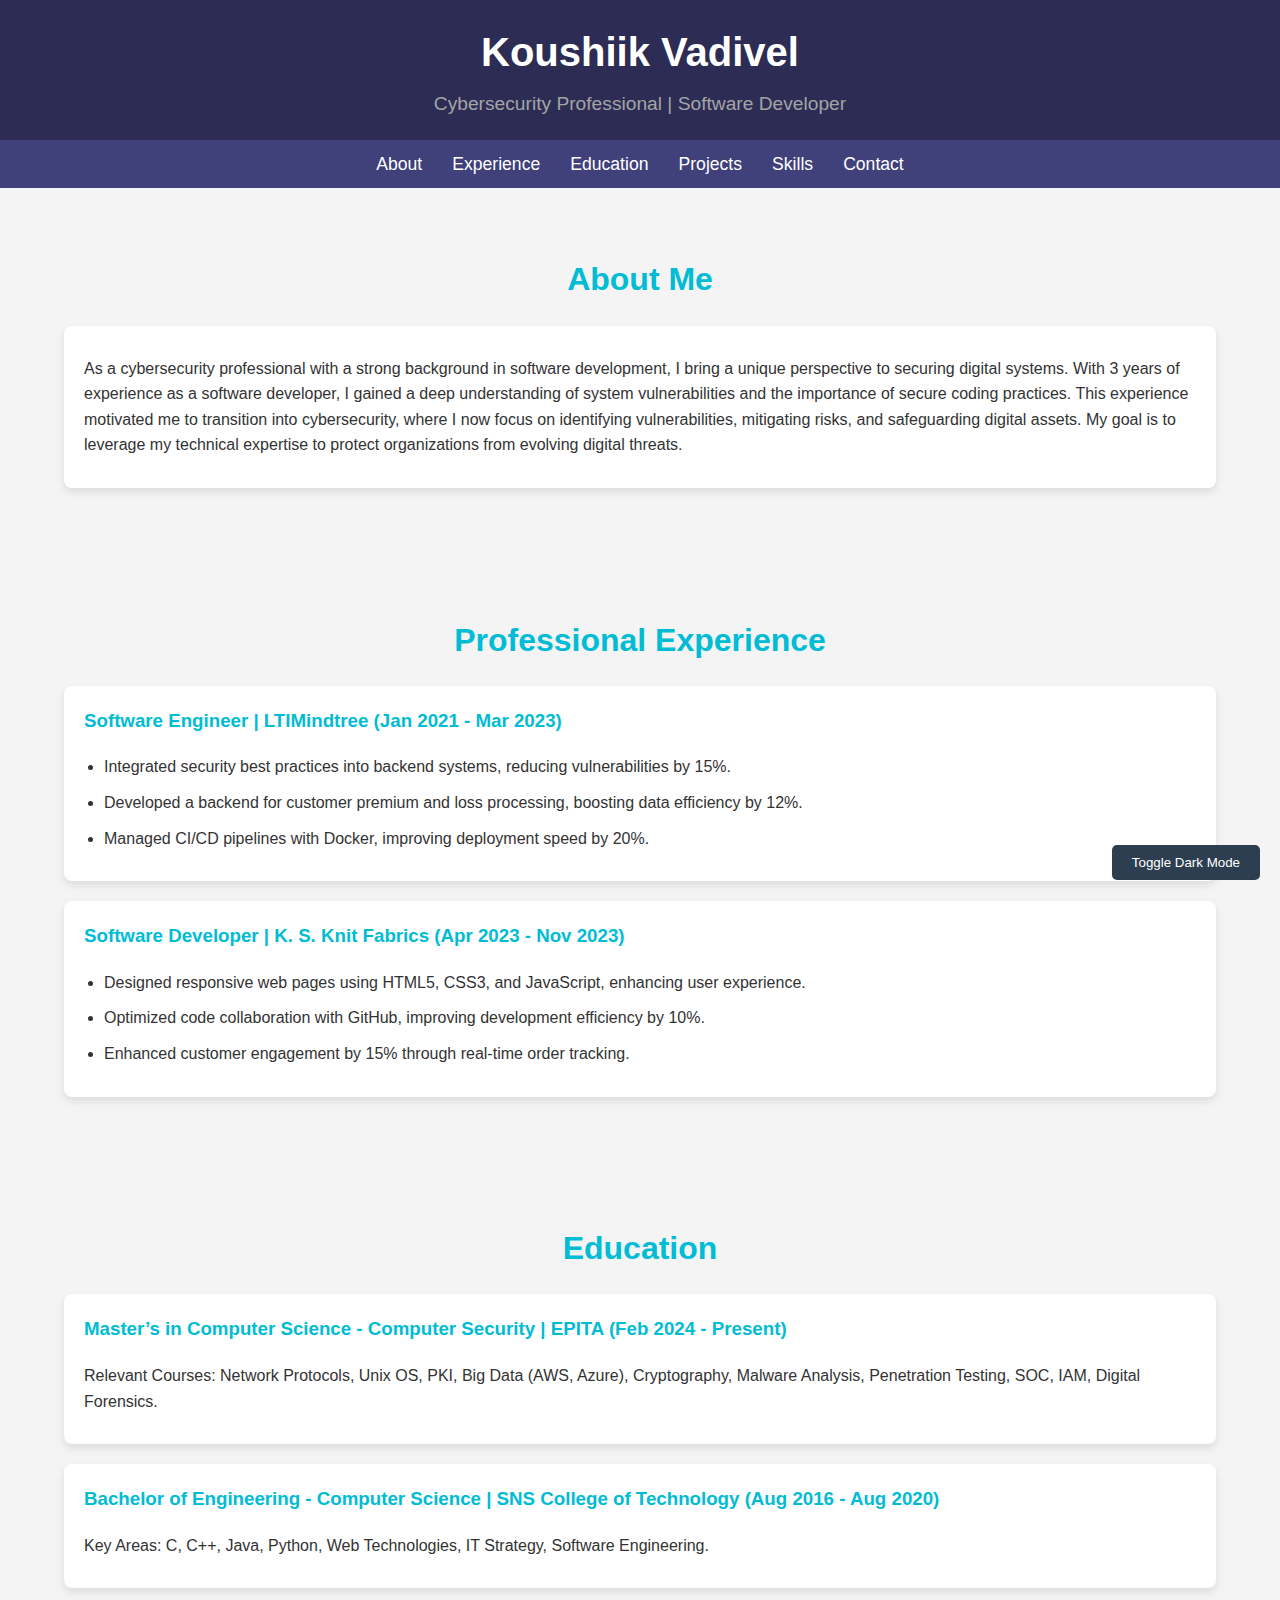
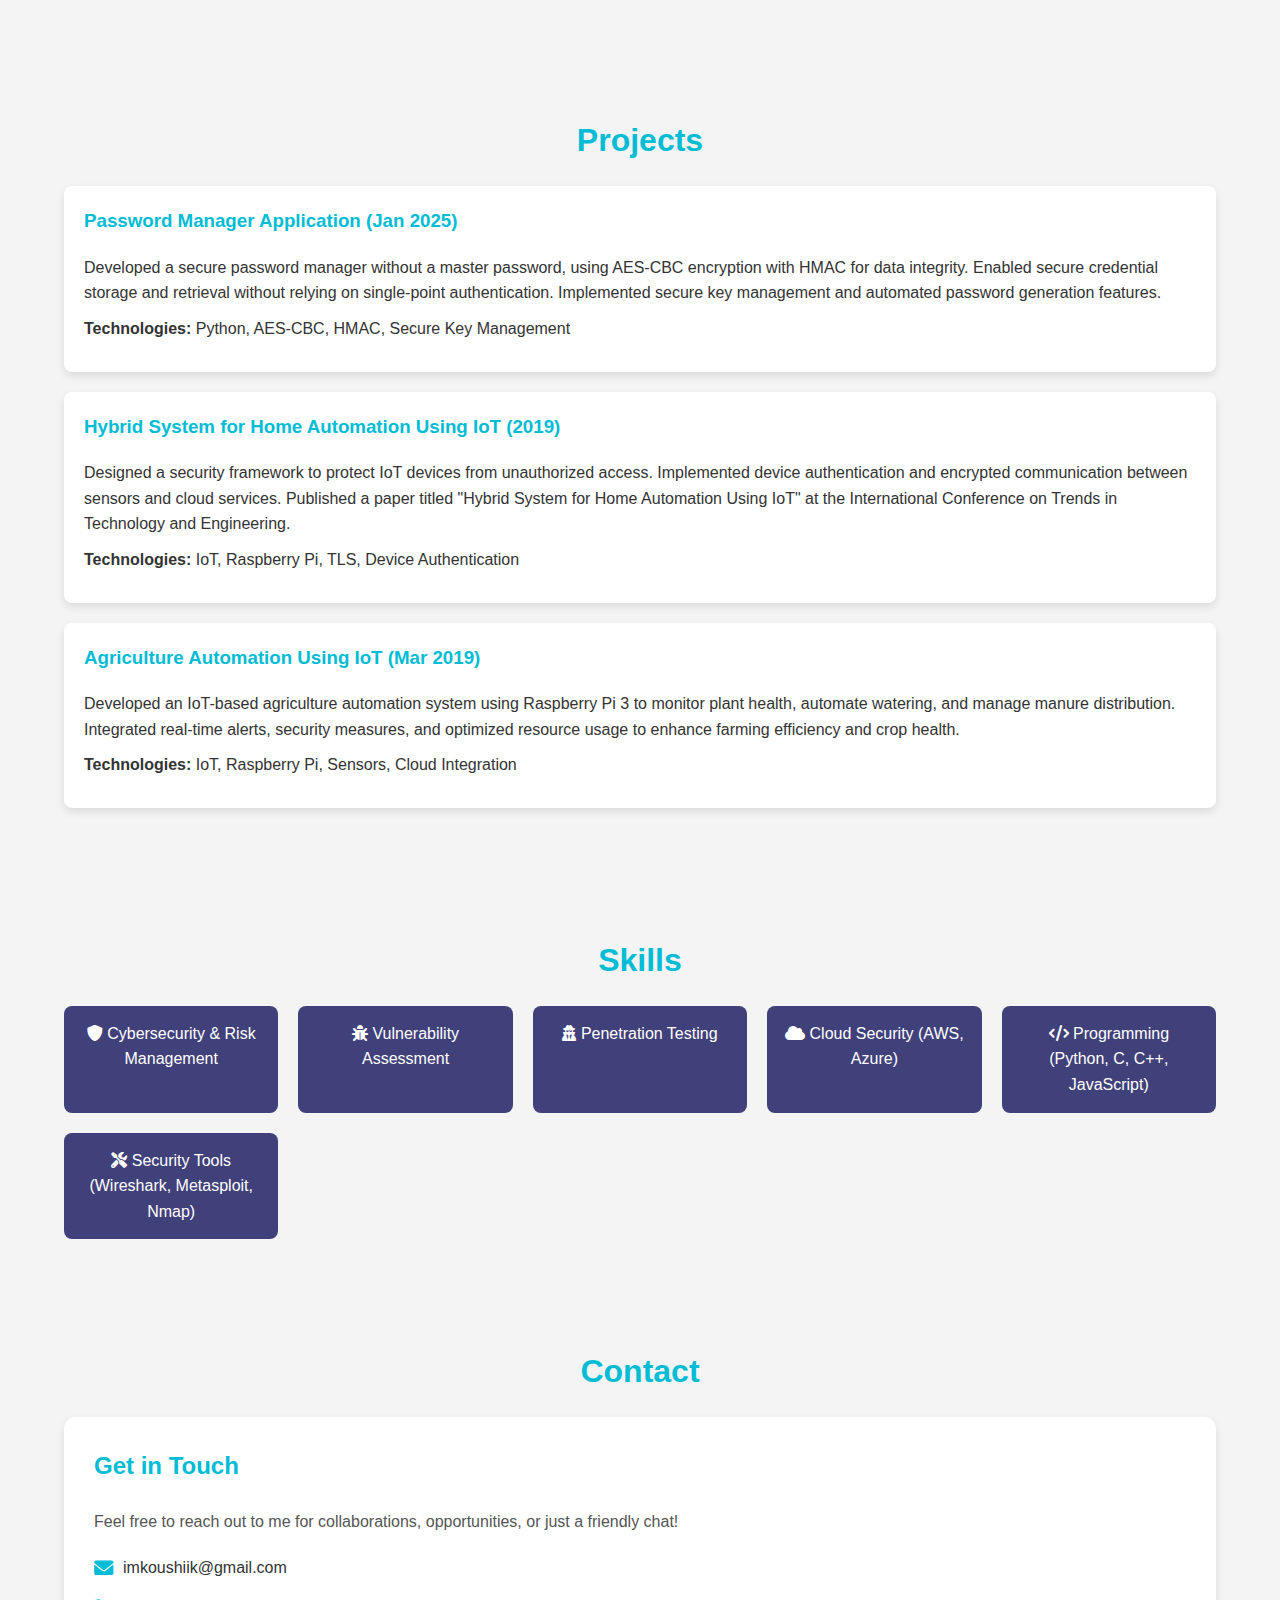
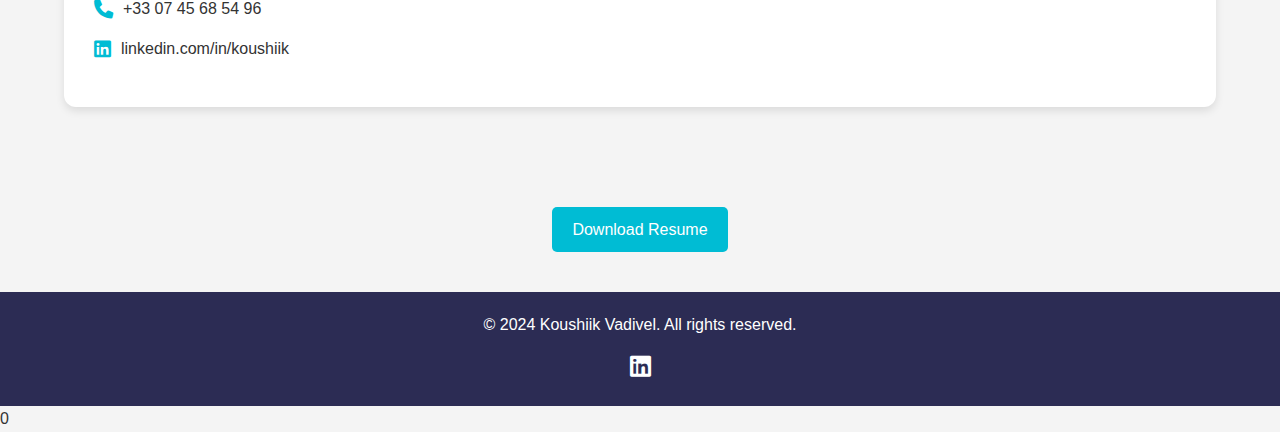
==== index.html @ 4b2407cc "Basic Version" ====
<!DOCTYPE html>
<html lang="en">
<head>
    <link rel="stylesheet" href="styles.css">
    <link rel="stylesheet" href="https://cdnjs.cloudflare.com/ajax/libs/font-awesome/6.0.0-beta3/css/all.min.css">
    <meta charset="UTF-8">
    <meta name="viewport" content="width=device-width, initial-scale=1.0">
    <title>Koushiik Vadivel - Cybersecurity Professional</title>
    <style>
        /* General Styles */
        body {
            font-family: 'Arial', sans-serif;
            margin: 0;
            padding: 0;
            background-color: #f4f4f4; /* Light background */
            color: #333; /* Dark text for light background */
            line-height: 1.6;
        }

        a {
            color: #00bcd4;
            text-decoration: none;
        }

        a:hover {
            color: #0097a7;
        }

        .container {
            width: 90%;
            max-width: 1200px;
            margin: 0 auto;
        }

        /* Header */
        header {
            background: #2c2c54;
            padding: 20px 0;
            text-align: center;
        }

        header h1 {
            margin: 0;
            font-size: 2.5rem;
            color: #fff;
        }

        header p {
            margin: 5px 0 0;
            font-size: 1.2rem;
            color: #a4a4a4;
        }

        /* Navigation */
        nav {
            display: flex;
            justify-content: center;
            background: #40407a;
            padding: 10px 0;
        }

        nav a {
            margin: 0 15px;
            font-size: 1.1rem;
            color: #fff;
        }

        /* Sections */
        section {
            padding: 40px 0;
        }

        section h2 {
            font-size: 2rem;
            margin-bottom: 20px;
            color: #00bcd4;
            text-align: center;
        }

        .card {
            background: #fff;
            padding: 20px;
            margin: 20px 0;
            border-radius: 8px;
            box-shadow: 0 4px 8px rgba(0, 0, 0, 0.1);
            color: #333;
        }

        .card h3 {
            margin-top: 0;
            color: #00bcd4;
        }

        .card p {
            margin: 10px 0;
        }

        .skills-grid {
            display: grid;
            grid-template-columns: repeat(auto-fit, minmax(200px, 1fr));
            gap: 20px;
        }

        .skill {
            background: #40407a;
            padding: 15px;
            border-radius: 8px;
            text-align: center;
            color: #fff;
        }

        /* Buttons */
        .button-container {
            display: flex;
            justify-content: center;
            gap: 20px;
            margin-top: 20px;
        }

        .button {
            background: #00bcd4;
            color: #fff;
            padding: 10px 20px;
            border-radius: 5px;
            text-align: center;
            transition: background 0.3s ease;
            cursor: pointer;
        }

        .button:hover {
            background: #017686;
        }

        /* Footer */
        footer {
            background: #2c2c54;
            padding: 20px 0;
            text-align: center;
            color: #fff;
        }

        footer p {
            margin: 0;
        }

        /* Animations */
        @keyframes fadeIn {
            from { opacity: 0; }
            to { opacity: 1; }
        }

        .fade-in {
            animation: fadeIn 1s ease-in;
        }
    </style>
</head>
<body>
    <!-- Header -->
    <header class="fade-in">
        <div class="container">
            <h1>Koushiik Vadivel</h1>
            <p>Cybersecurity Professional | Software Developer</p>
        </div>
    </header>

    <!-- Navigation -->
    <nav class="fade-in">
        <a href="#about">About</a>
        <a href="#experience">Experience</a>
        <a href="#education">Education</a>
        <a href="#projects">Projects</a>
        <a href="#skills">Skills</a>
        <a href="#contact">Contact</a>
    </nav>

    <!-- About Section -->
    <section id="about" class="fade-in">
        <div class="container">
            <h2>About Me</h2>
            <div class="card">
                <p>
                    As a cybersecurity professional with a strong background in software development, I bring a unique perspective to securing digital systems. With 3 years of experience as a software developer, I gained a deep understanding of system vulnerabilities and the importance of secure coding practices. This experience motivated me to transition into cybersecurity, where I now focus on identifying vulnerabilities, mitigating risks, and safeguarding digital assets. My goal is to leverage my technical expertise to protect organizations from evolving digital threats.
                </p>
            </div>
        </div>
    </section>

    <!-- Experience Section -->
    <section id="experience" class="fade-in">
        <div class="container">
            <h2>Professional Experience</h2>
            <div class="card">
                <h3>Software Engineer | LTIMindtree (Jan 2021 - Mar 2023)</h3>
                <ul>
                    <li>Integrated security best practices into backend systems, reducing vulnerabilities by 15%.</li>
                    <li>Developed a backend for customer premium and loss processing, boosting data efficiency by 12%.</li>
                    <li>Managed CI/CD pipelines with Docker, improving deployment speed by 20%.</li>
                </ul>
            </div>
            <div class="card">
                <h3>Software Developer | K. S. Knit Fabrics (Apr 2023 - Nov 2023)</h3>
                <ul>
                    <li>Designed responsive web pages using HTML5, CSS3, and JavaScript, enhancing user experience.</li>
                    <li>Optimized code collaboration with GitHub, improving development efficiency by 10%.</li>
                    <li>Enhanced customer engagement by 15% through real-time order tracking.</li>
                </ul>
            </div>
        </div>
    </section>

    <!-- Education Section -->
    <section id="education" class="fade-in">
        <div class="container">
            <h2>Education</h2>
            <div class="card">
                <h3>Master’s in Computer Science - Computer Security | EPITA (Feb 2024 - Present)</h3>
                <p>Relevant Courses: Network Protocols, Unix OS, PKI, Big Data (AWS, Azure), Cryptography, Malware Analysis, Penetration Testing, SOC, IAM, Digital Forensics.</p>
            </div>
            <div class="card">
                <h3>Bachelor of Engineering - Computer Science | SNS College of Technology (Aug 2016 - Aug 2020)</h3>
                <p>Key Areas: C, C++, Java, Python, Web Technologies, IT Strategy, Software Engineering.</p>
            </div>
        </div>
    </section>

    <!-- Projects Section -->
    <section id="projects" class="fade-in">
        <div class="container">
            <h2>Projects</h2>
            <div class="card">
                <h3>Password Manager Application (Jan 2025)</h3>
                <p>
                    Developed a secure password manager without a master password, using AES-CBC encryption with HMAC for data integrity. Enabled secure credential storage and retrieval without relying on single-point authentication. Implemented secure key management and automated password generation features.
                </p>
                <p><strong>Technologies:</strong> Python, AES-CBC, HMAC, Secure Key Management</p>
            </div>
            <div class="card">
                <h3>Hybrid System for Home Automation Using IoT (2019)</h3>
                <p>
                    Designed a security framework to protect IoT devices from unauthorized access. Implemented device authentication and encrypted communication between sensors and cloud services. Published a paper titled "Hybrid System for Home Automation Using IoT" at the International Conference on Trends in Technology and Engineering.
                </p>
                <p><strong>Technologies:</strong> IoT, Raspberry Pi, TLS, Device Authentication</p>
            </div>
            <div class="card">
                <h3>Agriculture Automation Using IoT (Mar 2019)</h3>
                <p>
                    Developed an IoT-based agriculture automation system using Raspberry Pi 3 to monitor plant health, automate watering, and manage manure distribution. Integrated real-time alerts, security measures, and optimized resource usage to enhance farming efficiency and crop health.
                </p>
                <p><strong>Technologies:</strong> IoT, Raspberry Pi, Sensors, Cloud Integration</p>
            </div>
        </div>
    </section>

    <!-- Skills Section -->
    <section id="skills" class="fade-in">
        <div class="container">
            <h2>Skills</h2>
            <div class="skills-grid">
                <div class="skill">
                    <i class="fas fa-shield-alt"></i>
                    <span>Cybersecurity & Risk Management</span>
                </div>
                <div class="skill">
                    <i class="fas fa-bug"></i>
                    <span>Vulnerability Assessment</span>
                </div>
                <div class="skill">
                    <i class="fas fa-user-secret"></i>
                    <span>Penetration Testing</span>
                </div>
                <div class="skill">
                    <i class="fas fa-cloud"></i>
                    <span>Cloud Security (AWS, Azure)</span>
                </div>
                <div class="skill">
                    <i class="fas fa-code"></i>
                    <span>Programming (Python, C, C++, JavaScript)</span>
                </div>
                <div class="skill">
                    <i class="fas fa-tools"></i>
                    <span>Security Tools (Wireshark, Metasploit, Nmap)</span>
                </div>
            </div>
        </div>
    </section>

    <!-- Contact Section -->
    <section id="contact" class="fade-in">
        <div class="container">
            <h2>Contact</h2>
            <div class="contact-container">
                <div class="contact-info">
                    <h3>Get in Touch</h3>
                    <p>Feel free to reach out to me for collaborations, opportunities, or just a friendly chat!</p>
                    <div class="contact-details">
                        <div class="contact-item">
                            <i class="fas fa-envelope"></i>
                            <p><a href="mailto:imkoushiik@gmail.com?subject=Contact%20from%20Your%20Website&body=Hello%20Koushiik,%0A%0AI%20came%20across%20your%20website%20and%20wanted%20to%20reach%20out.">imkoushiik@gmail.com</a></p>
                        </div>
                        <div class="contact-item">
                            <i class="fas fa-phone"></i>
                            <p><a href="tel:+330745685496">+33 07 45 68 54 96</a></p>
                        </div>
                        <div class="contact-item">
                            <i class="fab fa-linkedin"></i>
                            <p><a href="https://linkedin.com/in/koushiik" target="_blank">linkedin.com/in/koushiik</a></p>
                        </div>
                    </div>
                </div>
            </div>
        </div>
    </section>

    <!-- Buttons for Get in Touch and Download Resume -->
    <section class="fade-in">
        <div class="container">
            <div class="button-container">
                <!-- <a href="contact.html" class="button">Get in Touch</a> -->
                <a href="https://drive.google.com/uc?export=download&id=1feDUv8l7M9o0wm-Ir4c6167Wqhl7pJ5U" download class="button">Download Resume</a>
            </div>
        </div>
    </section>

    <!-- Footer -->
    <footer class="fade-in">
        <div class="container">
            <p>&copy; 2024 Koushiik Vadivel. All rights reserved.</p>
            <div class="social-icons">
                <a href="https://linkedin.com/in/iamkoushiik" target="_blank"><i class="fab fa-linkedin"></i></a>
            </div>
        </div>
    </footer>

    <script>
        // Add smooth scrolling to navigation links
        document.querySelectorAll('nav a').forEach(anchor => {
            anchor.addEventListener('click', function(e) {
                e.preventDefault();
                document.querySelector(this.getAttribute('href')).scrollIntoView({
                    behavior: 'smooth'
                });
            });
        });

        // Add fade-in animation on scroll
        const sections = document.querySelectorAll('section');
        const options = {
            threshold: 0.1
        };

        const observer = new IntersectionObserver((entries, observer) => {
            entries.forEach(entry => {
                if (entry.isIntersecting) {
                    entry.target.classList.add('fade-in');
                    observer.unobserve(entry.target);
                }
            });
        }, options);

        sections.forEach(section => {
            observer.observe(section);
        });
    </script>
    <script src="script.js"></script>
</body>
</html>0
---- styles.css ----
/* General Styles */
body {
    font-family: 'Arial', sans-serif;
    margin: 0;
    padding: 0;
    background-color: #f4f4f4; /* Light background */
    color: #333; /* Dark text for light background */
    line-height: 1.6;
}

a {
    color: #00bcd4;
    text-decoration: none;
}

a:hover {
    color: #0097a7;
}

.container {
    width: 90%;
    max-width: 1200px;
    margin: 0 auto;
}

/* Header */
header {
    background: #2c2c54;
    padding: 20px 0;
    text-align: center;
}

header h1 {
    margin: 0;
    font-size: 2.5rem;
    color: #fff;
}

header p {
    margin: 5px 0 0;
    font-size: 1.2rem;
    color: #a4a4a4;
}

/* Navigation */

nav {
    position: sticky;
    top: 0;
    z-index: 1000;
}

nav {
    display: flex;
    justify-content: center;
    background: #40407a;
    padding: 10px 0;
}

nav a {
    margin: 0 15px;
    font-size: 1.1rem;
    color: #fff;
}

.contact-item a {
    color: #333;
    text-decoration: none;
    transition: color 0.3s ease;
}

.contact-item a:hover {
    color: #00bcd4;
}

/* Sections */
section {
    padding: 40px 0;
}

section h2 {
    font-size: 2rem;
    margin-bottom: 20px;
    color: #00bcd4;
    text-align: center;
}

.card {
    background: #fff;
    padding: 20px;
    margin: 20px 0;
    border-radius: 8px;
    box-shadow: 0 4px 8px rgba(0, 0, 0, 0.1);
    color: #333;
}

.card h3 {
    margin-top: 0;
    color: #00bcd4;
}

.card p {
    margin: 10px 0;
}

.card ul {
    margin: 10px 0;
    padding-left: 20px;
}

.card ul li {
    margin-bottom: 10px;
}
.card:hover {
    transform: translateY(-5px);
    box-shadow: 0 8px 16px rgba(0, 0, 0, 0.2);
    transition: transform 0.3s ease, box-shadow 0.3s ease;
}

/* Skills Grid */
.skills-grid {
    display: grid;
    grid-template-columns: repeat(auto-fit, minmax(200px, 1fr));
    gap: 20px;
}

.skill {
    background: #40407a;
    padding: 15px;
    border-radius: 8px;
    text-align: center;
    color: #fff;
}

/* Contact Section */
.contact-container {
    display: flex;
    gap: 40px;
    margin-top: 20px;
}

.contact-info, .contact-form {
    flex: 1;
    background: #fff;
    padding: 30px;
    border-radius: 12px;
    box-shadow: 0 4px 8px rgba(0, 0, 0, 0.1);
}

.contact-info h3, .contact-form h3 {
    margin-top: 0;
    color: #00bcd4;
    font-size: 1.5rem;
}

.contact-info p {
    margin: 10px 0;
    color: #555;
}

.contact-details {
    margin-top: 20px;
}

.contact-item {
    display: flex;
    align-items: center;
    margin-bottom: 15px;
}

.contact-item i {
    font-size: 1.2rem;
    color: #00bcd4;
    margin-right: 10px;
}

.contact-item p {
    margin: 0;
    color: #333;
}

.contact-item a {
    color: #333;
    text-decoration: none;
}

.contact-item a:hover {
    color: #00bcd4;
}

/* Contact Form */
.contact-form .form-group {
    margin-bottom: 20px;
}

.contact-form input,
.contact-form textarea {
    width: 100%;
    padding: 12px;
    border: 2px solid #ddd;
    border-radius: 8px;
    background: #f9f9f9;
    color: #333;
    font-size: 1rem;
    transition: border-color 0.3s ease;
}

.contact-form input:focus,
.contact-form textarea:focus {
    border-color: #00bcd4;
    outline: none;
}

.contact-form textarea {
    resize: vertical;
}

.contact-form button[type="submit"] {
    background: #00bcd4;
    color: #fff;
    padding: 12px 24px;
    border: none;
    border-radius: 8px;
    cursor: pointer;
    font-size: 1rem;
    font-weight: bold;
    transition: background 0.3s ease;
    display: flex;
    align-items: center;
    gap: 10px;
}

.contact-form button[type="submit"]:hover {
    background: #0097a7;
}

/* Responsive Design */
@media (max-width: 768px) {
    .contact-container {
        flex-direction: column;
    }
}

/* Buttons */
.button-container {
    display: flex;
    justify-content: center;
    gap: 20px;
    margin-top: 20px;
}

.button {
    background: #00bcd4;
    color: #fff;
    padding: 10px 20px;
    border-radius: 5px;
    text-align: center;
    transition: background 0.3s ease;
    cursor: pointer;
    text-decoration: none;
}

.button:hover {
    background: #0097a7;
}

/* Dark Mode Styles */
.dark-mode .contact-info,
.dark-mode .contact-form {
    background-color: #2c3e50; /* Dark background for contact cards */
    color: #f4f4f4; /* Light text for dark background */
}

.dark-mode .contact-info h3,
.dark-mode .contact-form h3 {
    color: #00bcd4; /* Accent color for headings */
}

.dark-mode .contact-info p,
.dark-mode .contact-item p,
.dark-mode .contact-item a {
    color: #f4f4f4; /* Light text for dark background */
}

.dark-mode .contact-item a:hover {
    color: #00bcd4; /* Accent color on hover */
}

.dark-mode .contact-form input,
.dark-mode .contact-form textarea {
    background-color: #40407a; /* Dark background for input fields */
    color: #f4f4f4; /* Light text for input fields */
    border-color: #555; /* Darker border for input fields */
}

.dark-mode .contact-form input:focus,
.dark-mode .contact-form textarea:focus {
    border-color: #00bcd4; /* Accent color for focused input fields */
}

.dark-mode .contact-form button[type="submit"] {
    background-color: #00bcd4; /* Accent color for the submit button */
    color: #fff; /* Light text for the button */
}

.dark-mode .contact-form button[type="submit"]:hover {
    background-color: #0097a7; /* Darker accent color on hover */
}

/* Contact Form */
#contact-form .card {
    background: #fff;
    padding: 30px;
    border-radius: 12px;
    box-shadow: 0 8px 16px rgba(0, 0, 0, 0.1);
}

#contact-form .form-group {
    margin-bottom: 20px;
}

#contact-form .form-group label {
    display: block;
    margin-bottom: 8px;
    font-weight: bold;
    color: #00bcd4;
}

#contact-form .form-group input,
#contact-form .form-group textarea {
    width: 100%;
    padding: 12px;
    border: 2px solid #ddd;
    border-radius: 8px;
    background: #f9f9f9;
    color: #333;
    font-size: 1rem;
    transition: border-color 0.3s ease;
}

#contact-form .form-group input:focus,
#contact-form .form-group textarea:focus {
    border-color: #00bcd4;
    outline: none;
}

#contact-form button[type="submit"] {
    background: #00bcd4;
    color: #fff;
    padding: 12px 24px;
    border: none;
    border-radius: 8px;
    cursor: pointer;
    font-size: 1rem;
    font-weight: bold;
    transition: background 0.3s ease;
}

#contact-form button[type="submit"]:hover {
    background: #0097a7;
}

/* Footer */
footer {
    background: #2c2c54;
    padding: 20px 0;
    text-align: center;
    color: #fff;
}

footer p {
    margin: 0;
}

/* Animations */
@keyframes fadeIn {
    from { opacity: 0; }
    to { opacity: 1; }
}

.fade-in {
    animation: fadeIn 1s ease-in;
}

/* Dark Mode Styles */
.dark-mode {
    background-color: #1a1a1a;
    color: #f4f4f4;
}

.dark-mode header, .dark-mode footer {
    background-color: #1a1a1a;
}

.dark-mode .card {
    background-color: #2c3e50;
    color: #fff;
}

.dark-mode nav {
    background-color: #1a1a1a;
}

.dark-mode a {
    color: #00bcd4;
}

.dark-mode a:hover {
    color: #0097a7;
}

.dark-mode .form-group input,
.dark-mode .form-group textarea {
    background-color: #2c3e50;
    color: #fff;
}

.dark-mode button[type="submit"] {
    background-color: #00bcd4;
    color: #fff;
}

.dark-mode button[type="submit"]:hover {
    background-color: #0097a7;
}

/* Dark Mode Styles for Buttons */
.dark-mode .button {
    background-color: #00bcd4; /* Accent color for buttons */
    color: #fff; /* Light text for buttons */
}

.dark-mode .button:hover {
    background-color: #2c3e50; /* Darker accent color on hover */
}

.social-icons {
    margin-top: 10px;
}

.social-icons a {
    color: #fff;
    margin: 0 10px;
    font-size: 1.5rem;
    transition: color 0.3s ease;
}

.social-icons a:hover {
    color: #00bcd4;
}
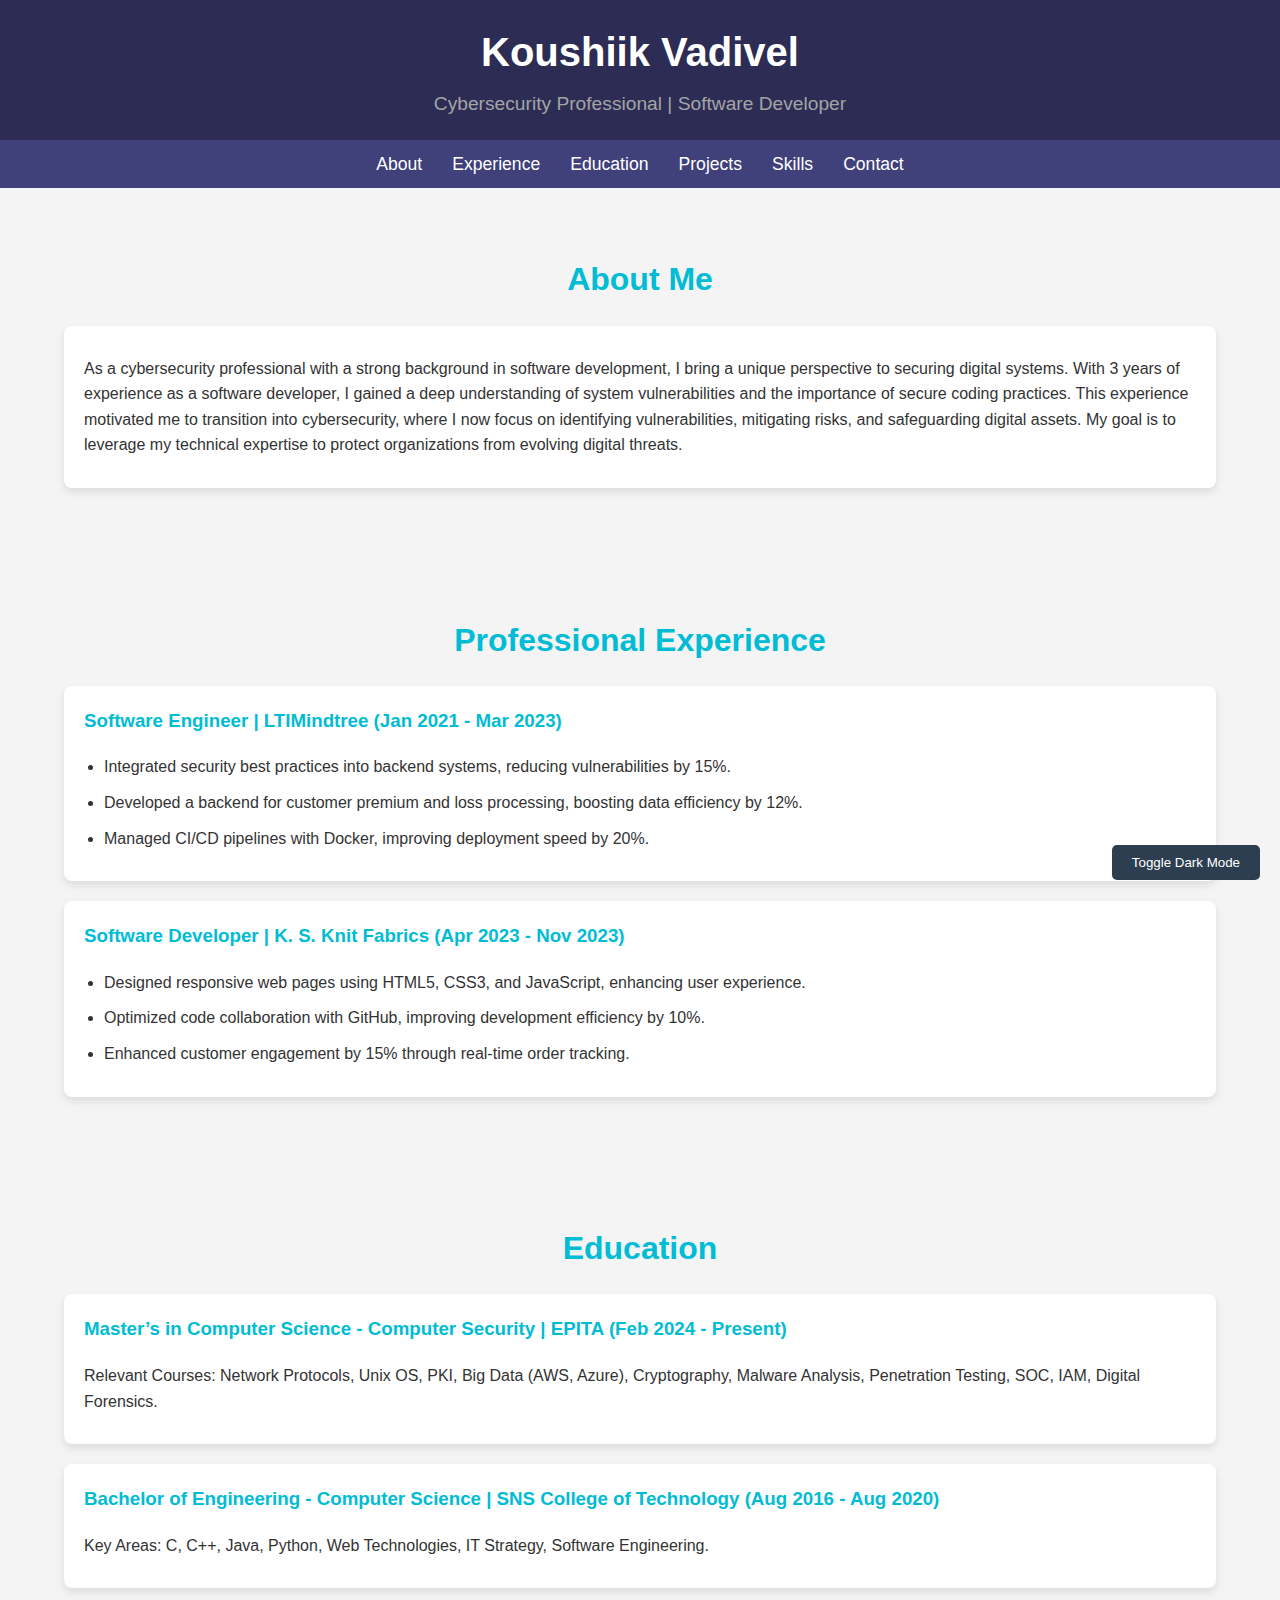
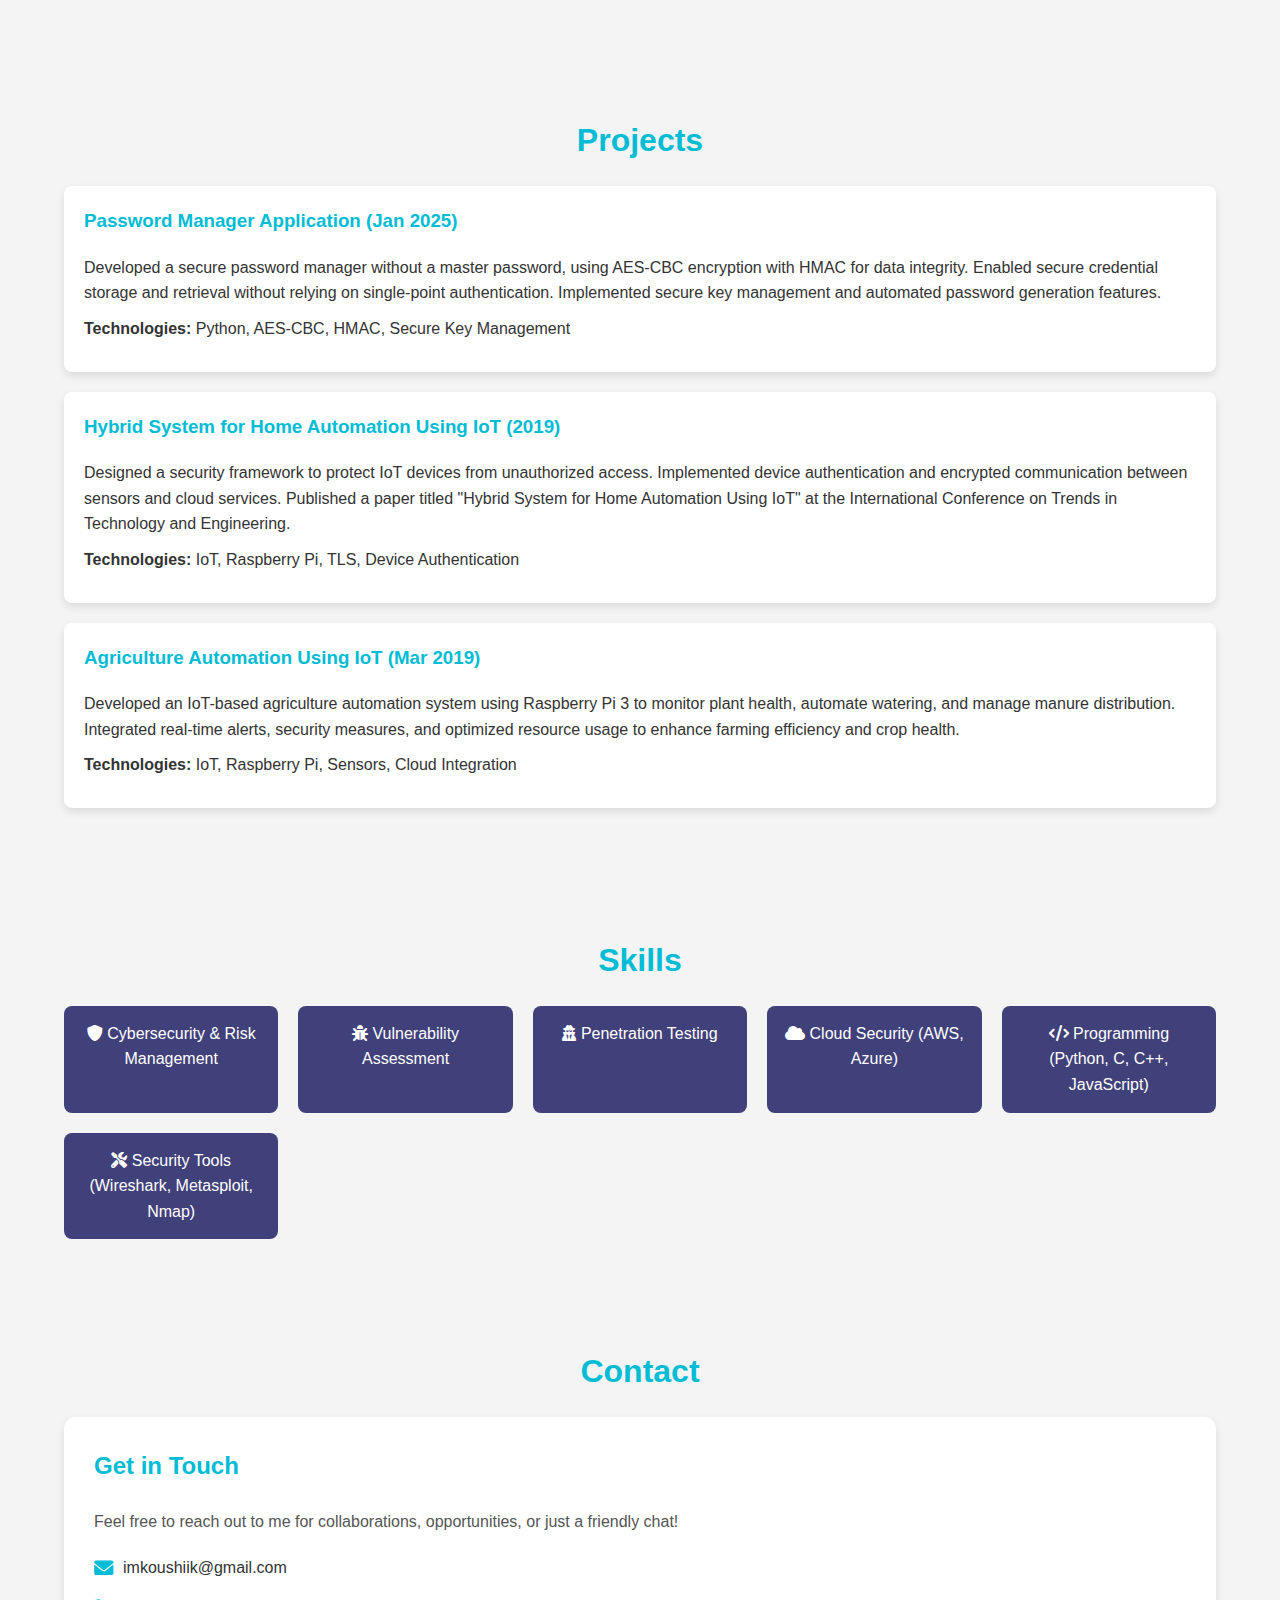
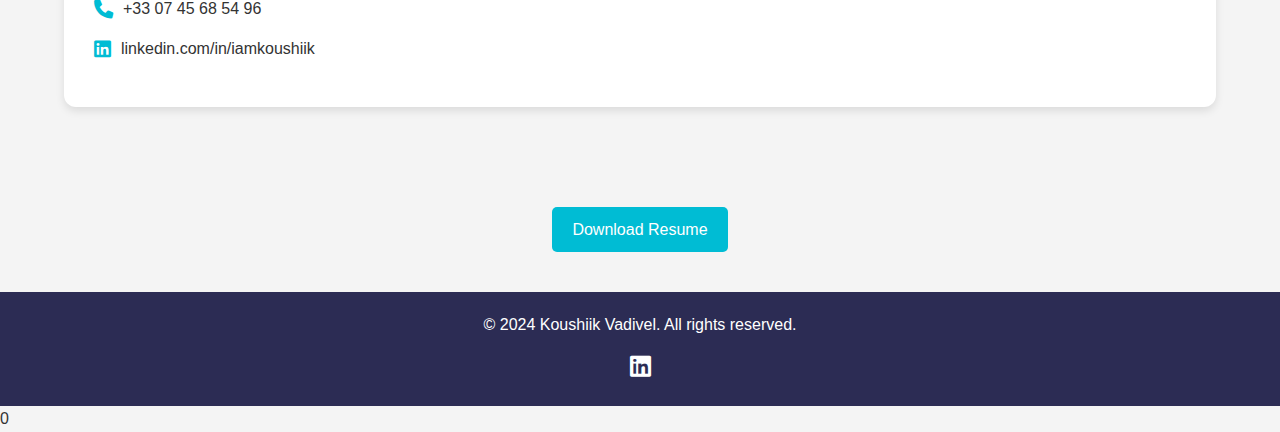
==== commit 7f2e4e20: "Code correction" ====
--- a/index.html
+++ b/index.html
@@ -303,7 +303,7 @@
                         </div>
                         <div class="contact-item">
                             <i class="fab fa-linkedin"></i>
-                            <p><a href="https://linkedin.com/in/koushiik" target="_blank">linkedin.com/in/koushiik</a></p>
+                            <p><a href="https://linkedin.com/in/iamkoushiik" target="_blank">linkedin.com/in/iamkoushiik</a></p>
                         </div>
                     </div>
                 </div>
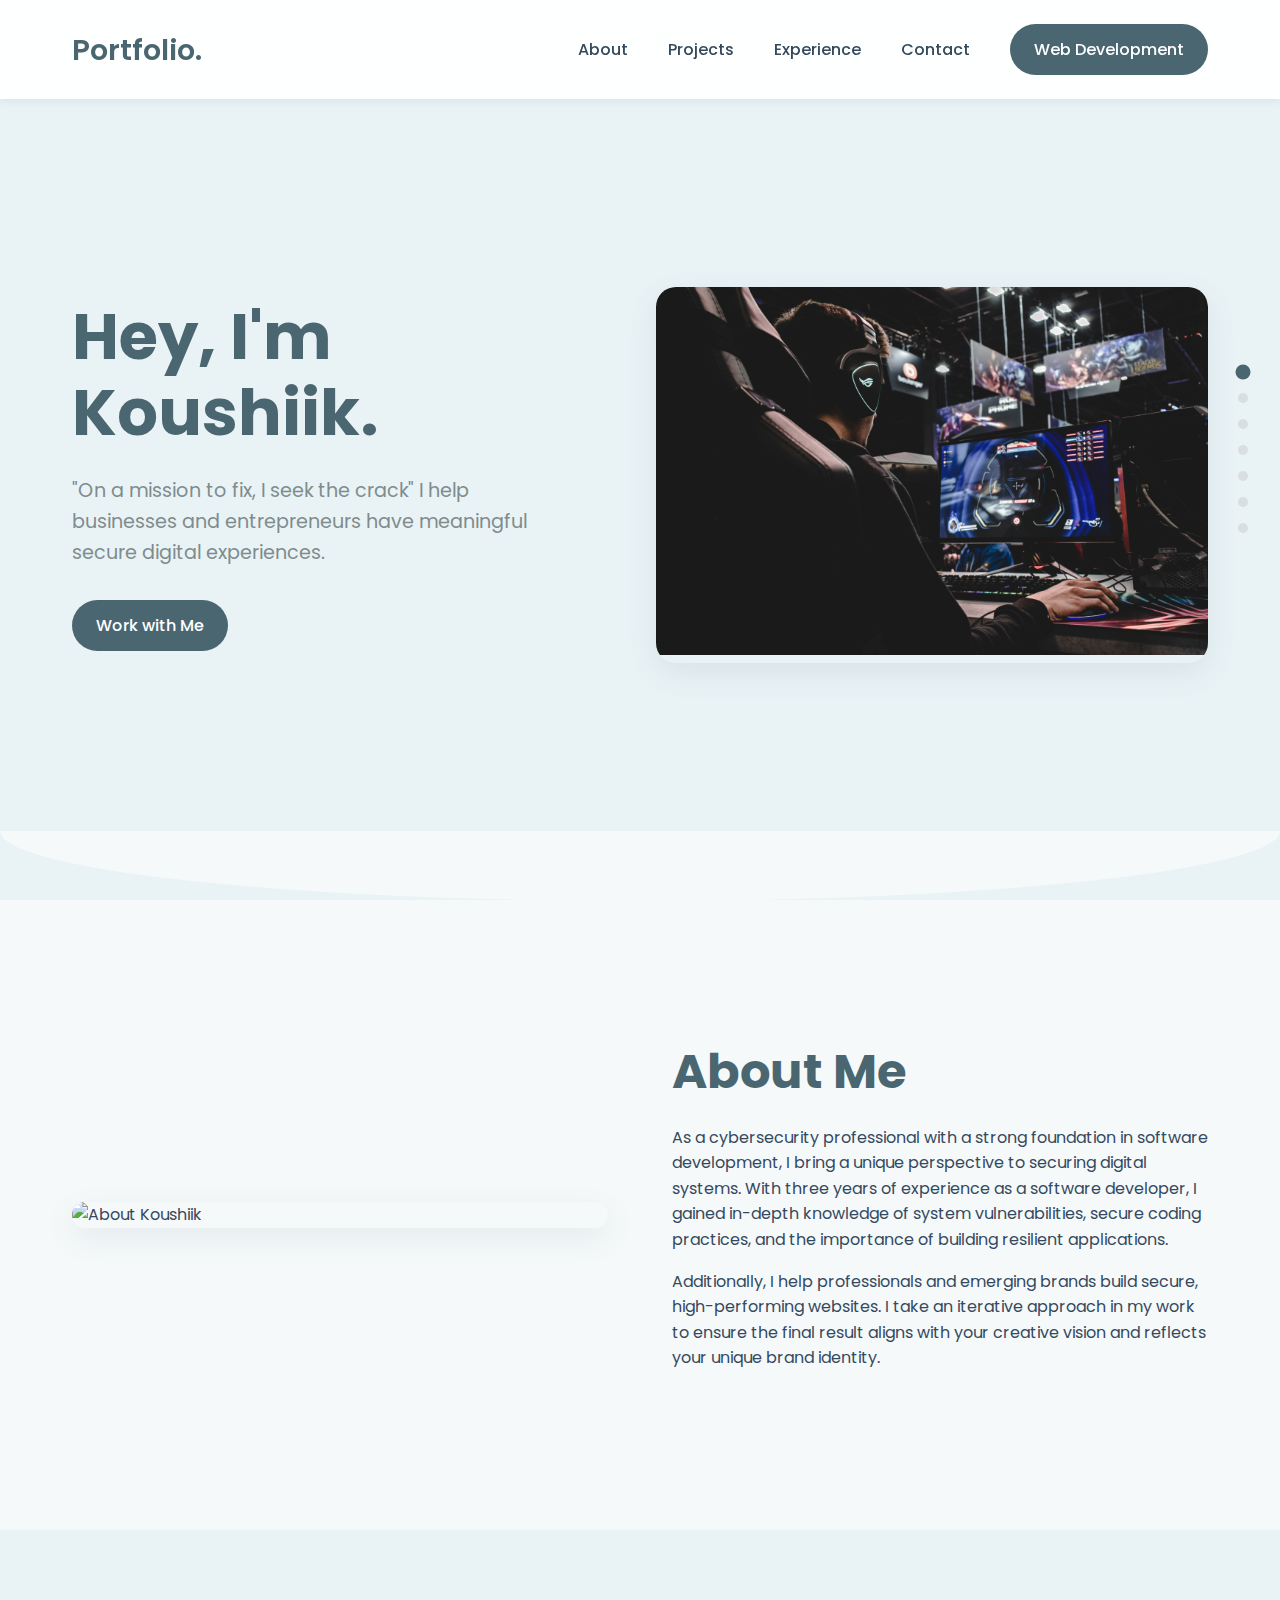
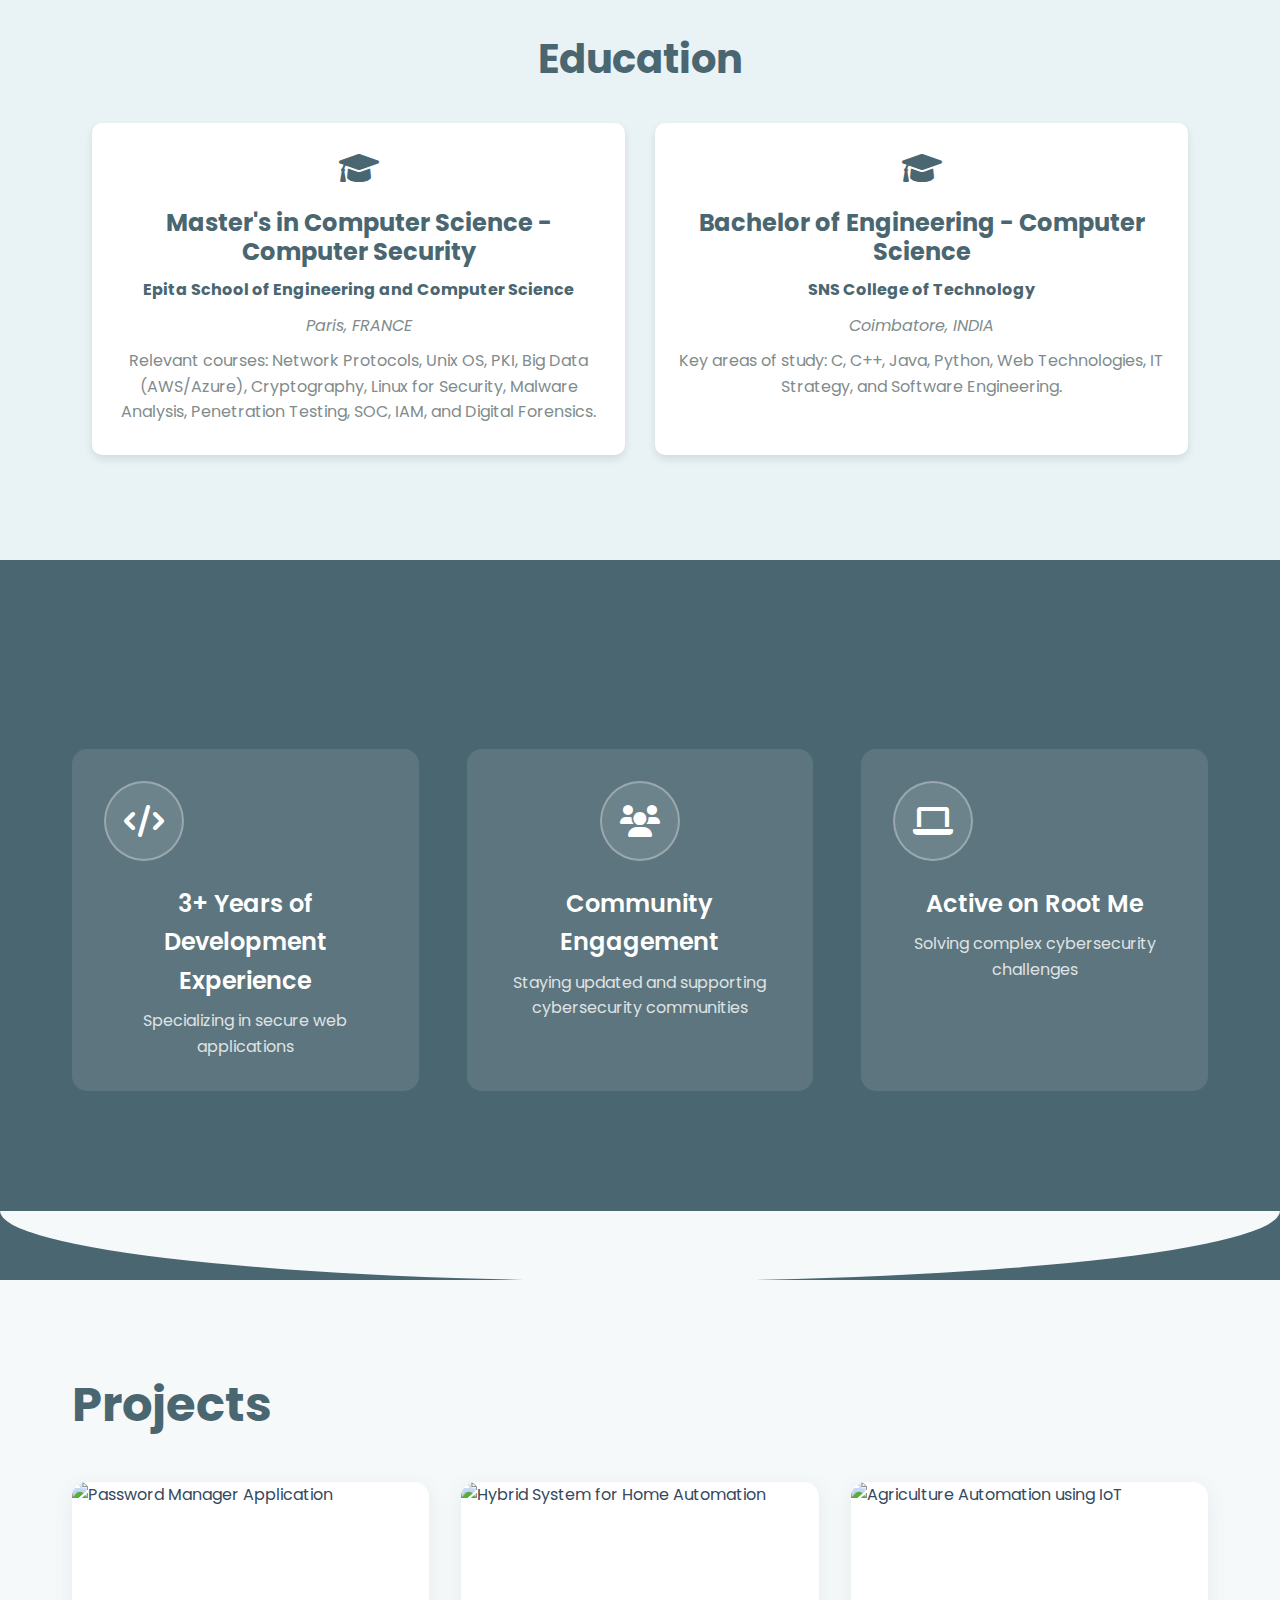
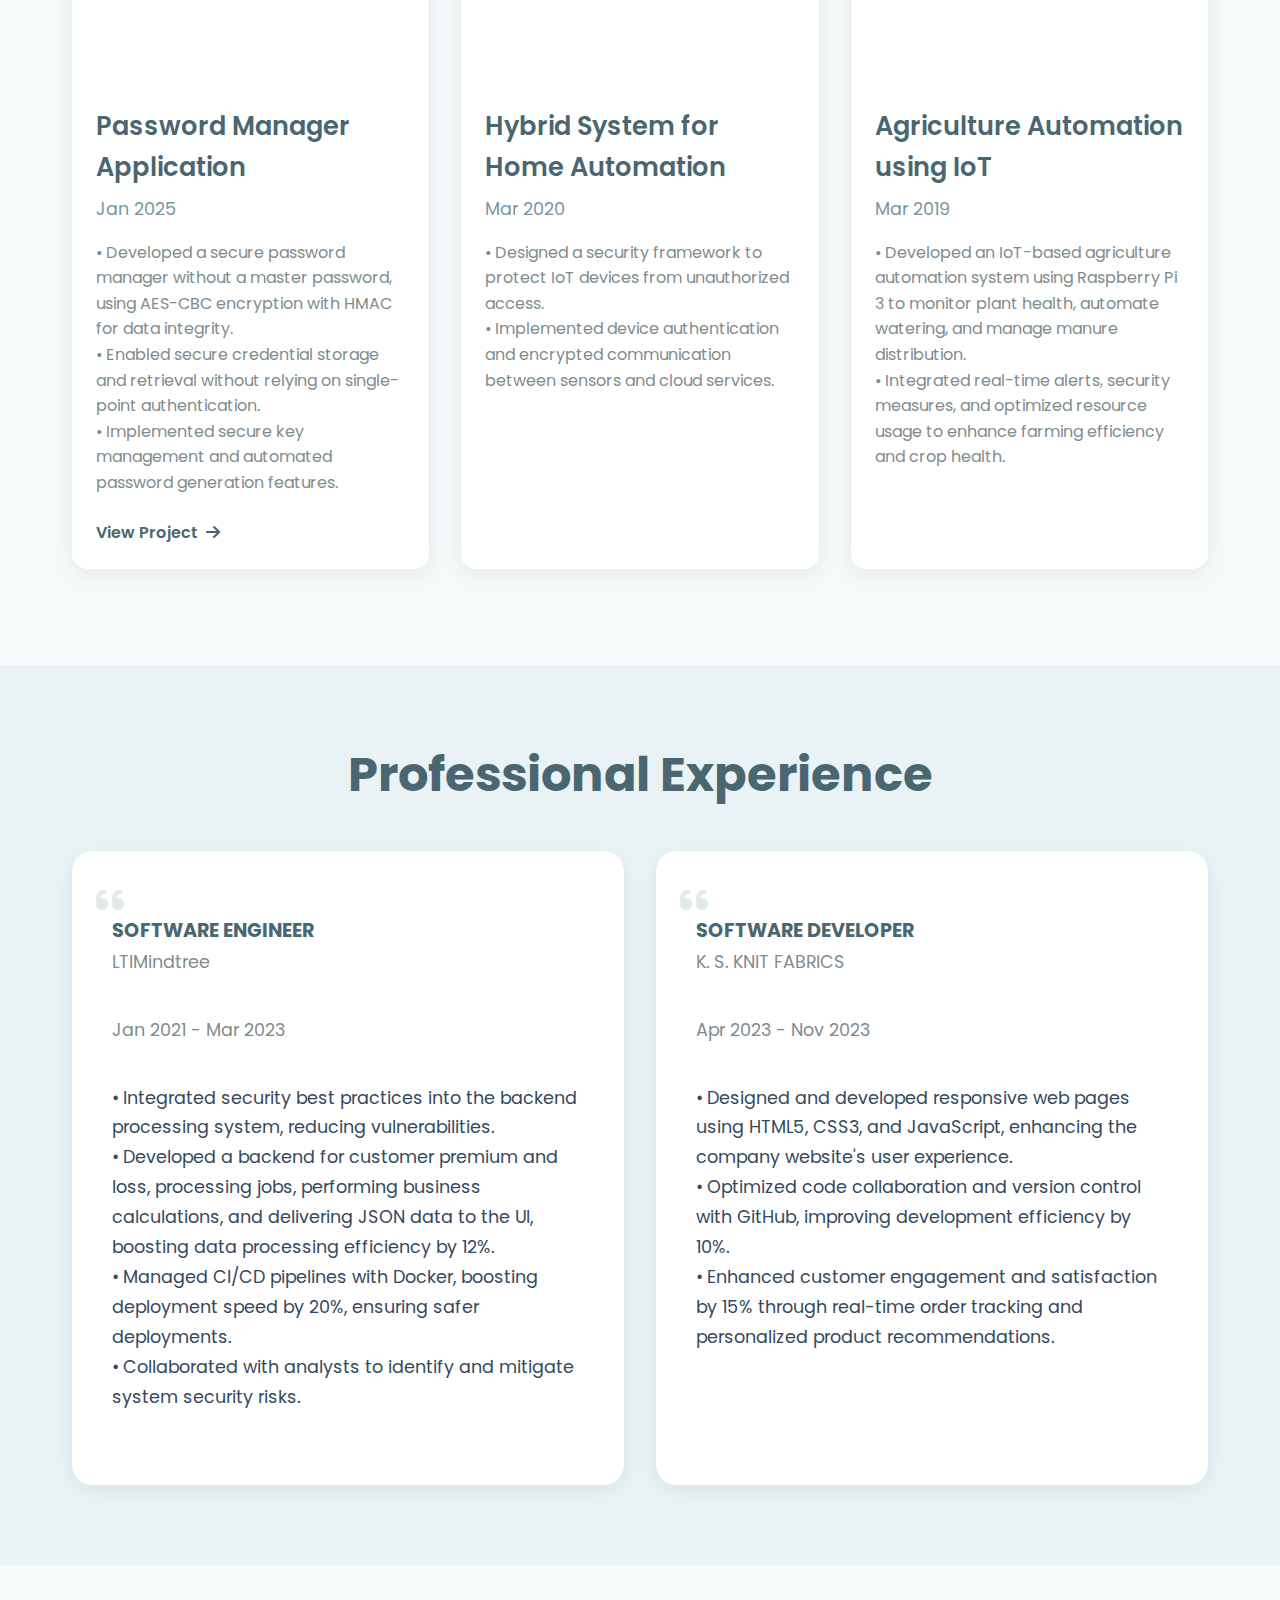
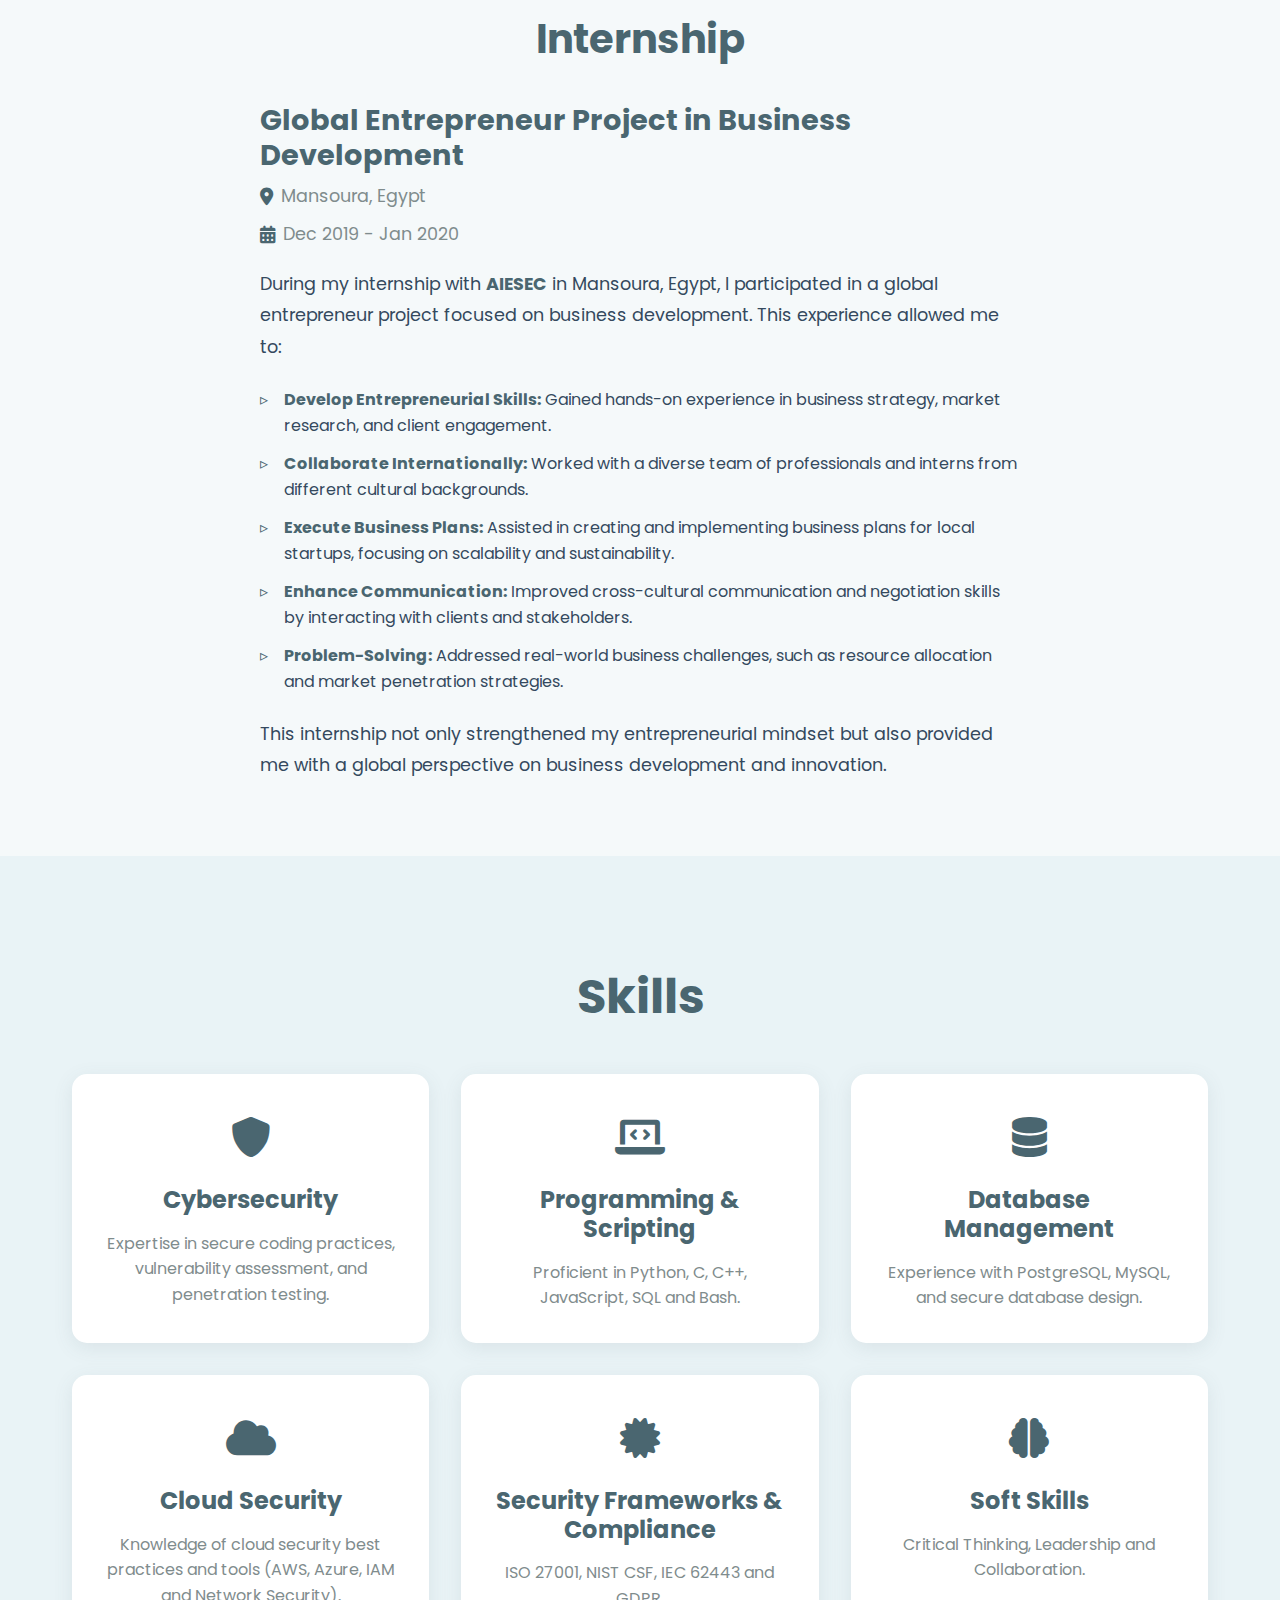
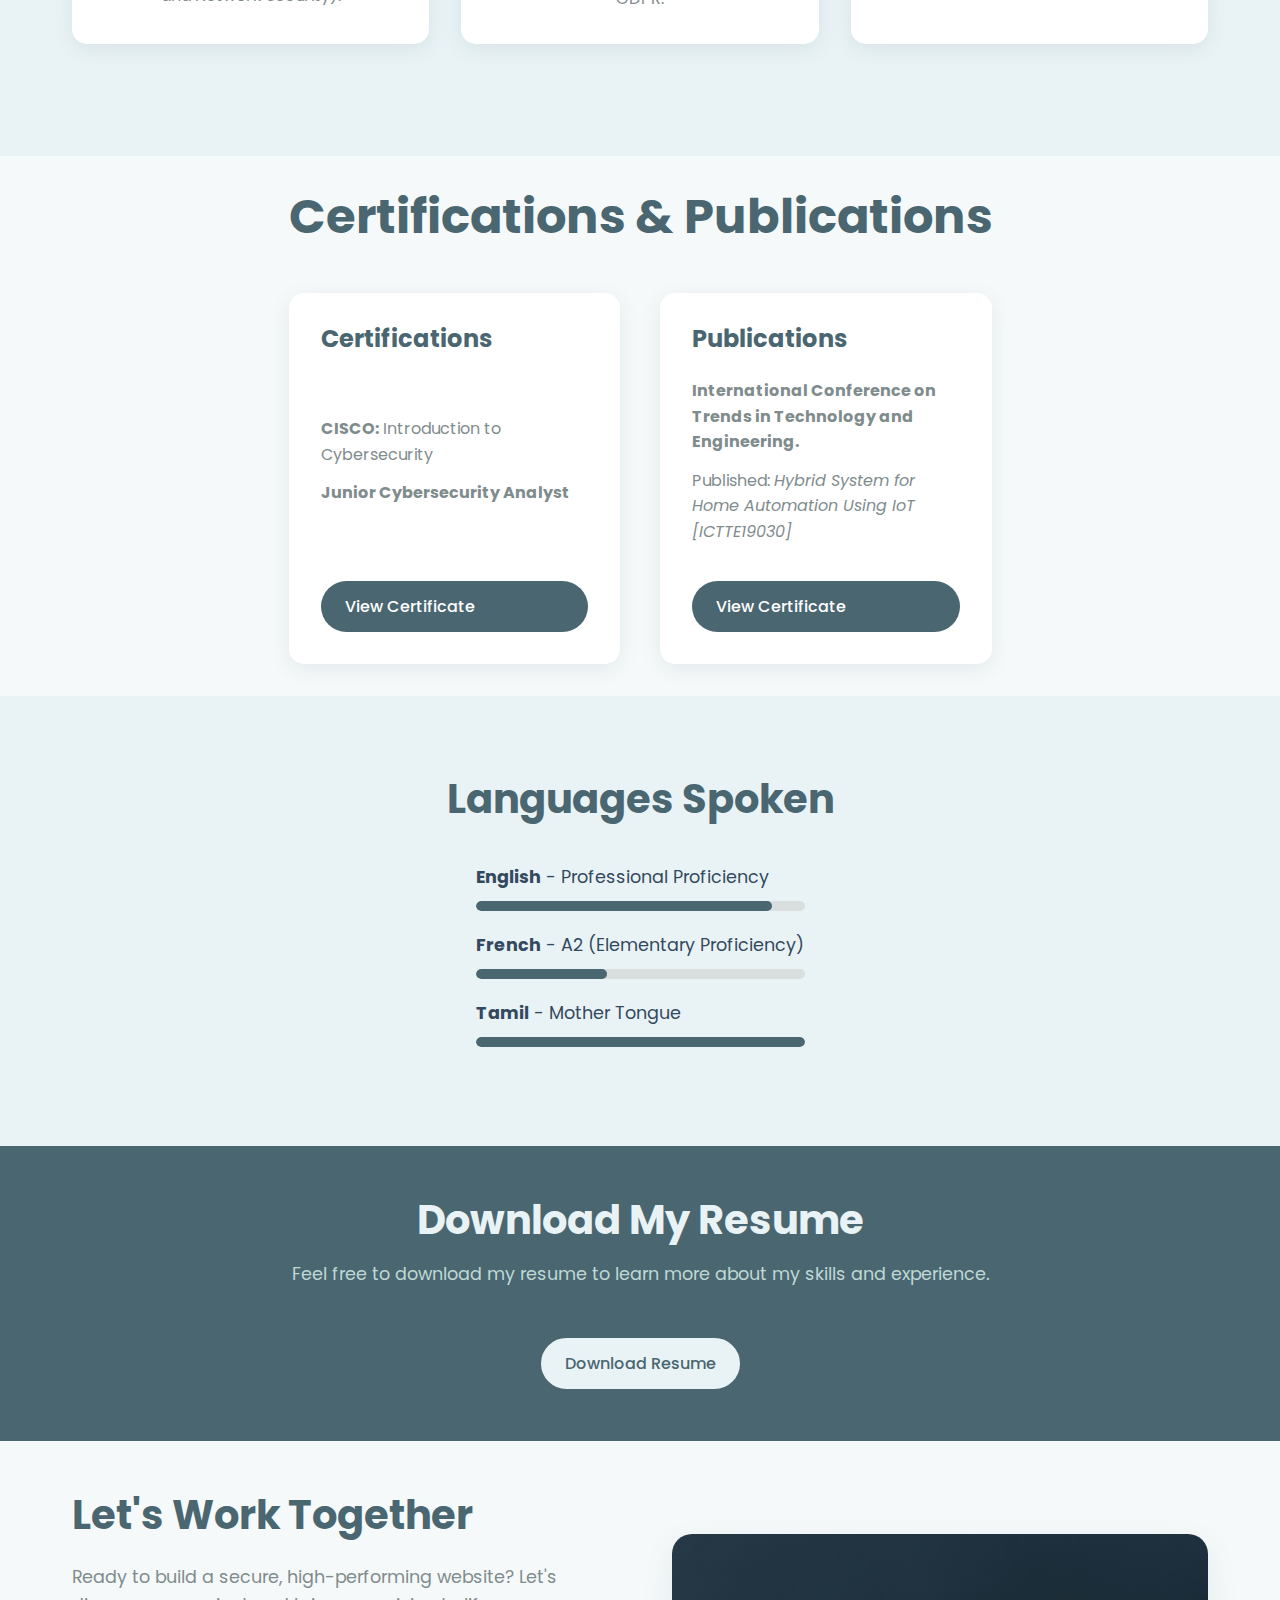
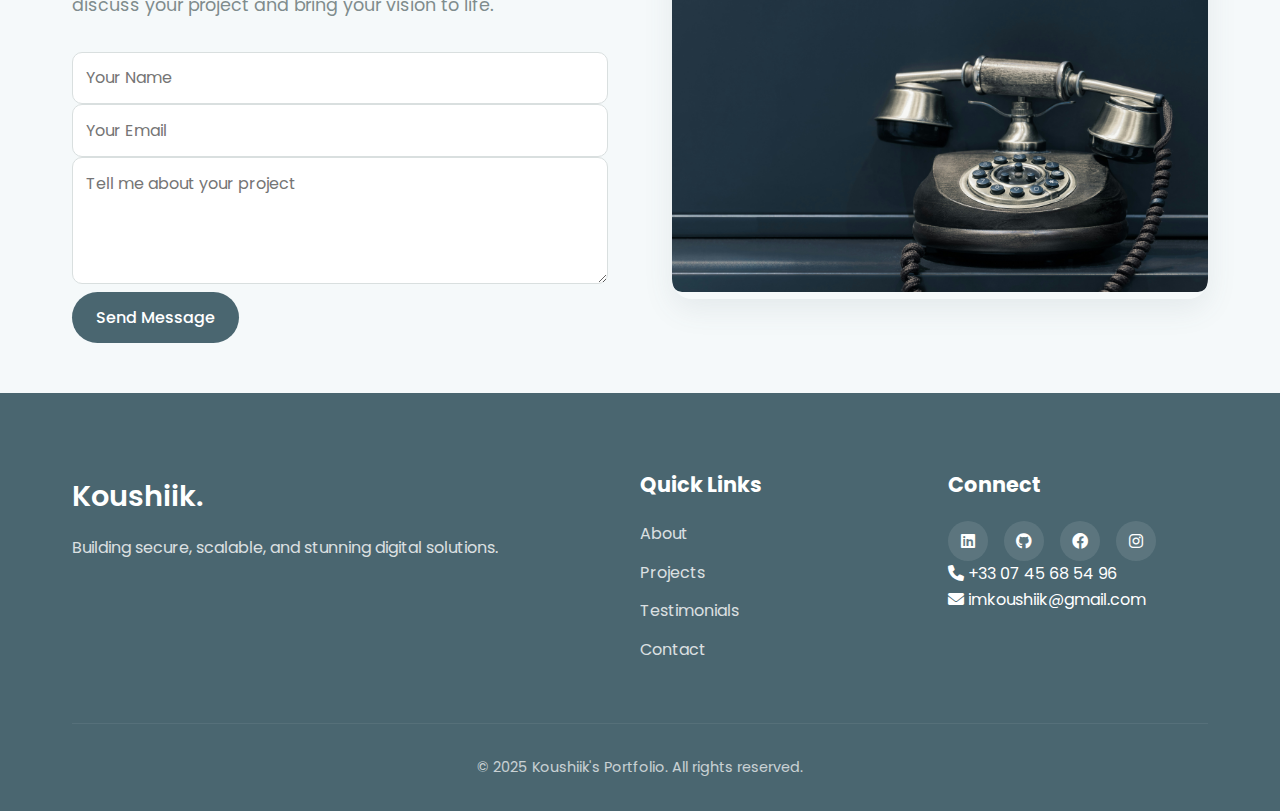
==== commit 13364541: "New" ====
--- a/index.html
+++ b/index.html
@@ -1,366 +1,394 @@
 <!DOCTYPE html>
 <html lang="en">
 <head>
-    <link rel="stylesheet" href="styles.css">
-    <link rel="stylesheet" href="https://cdnjs.cloudflare.com/ajax/libs/font-awesome/6.0.0-beta3/css/all.min.css">
     <meta charset="UTF-8">
     <meta name="viewport" content="width=device-width, initial-scale=1.0">
-    <title>Koushiik Vadivel - Cybersecurity Professional</title>
-    <style>
-        /* General Styles */
-        body {
-            font-family: 'Arial', sans-serif;
-            margin: 0;
-            padding: 0;
-            background-color: #f4f4f4; /* Light background */
-            color: #333; /* Dark text for light background */
-            line-height: 1.6;
-        }
-
-        a {
-            color: #00bcd4;
-            text-decoration: none;
-        }
-
-        a:hover {
-            color: #0097a7;
-        }
-
-        .container {
-            width: 90%;
-            max-width: 1200px;
-            margin: 0 auto;
-        }
-
-        /* Header */
-        header {
-            background: #2c2c54;
-            padding: 20px 0;
-            text-align: center;
-        }
-
-        header h1 {
-            margin: 0;
-            font-size: 2.5rem;
-            color: #fff;
-        }
-
-        header p {
-            margin: 5px 0 0;
-            font-size: 1.2rem;
-            color: #a4a4a4;
-        }
-
-        /* Navigation */
-        nav {
-            display: flex;
-            justify-content: center;
-            background: #40407a;
-            padding: 10px 0;
-        }
-
-        nav a {
-            margin: 0 15px;
-            font-size: 1.1rem;
-            color: #fff;
-        }
-
-        /* Sections */
-        section {
-            padding: 40px 0;
-        }
-
-        section h2 {
-            font-size: 2rem;
-            margin-bottom: 20px;
-            color: #00bcd4;
-            text-align: center;
-        }
-
-        .card {
-            background: #fff;
-            padding: 20px;
-            margin: 20px 0;
-            border-radius: 8px;
-            box-shadow: 0 4px 8px rgba(0, 0, 0, 0.1);
-            color: #333;
-        }
-
-        .card h3 {
-            margin-top: 0;
-            color: #00bcd4;
-        }
-
-        .card p {
-            margin: 10px 0;
-        }
-
-        .skills-grid {
-            display: grid;
-            grid-template-columns: repeat(auto-fit, minmax(200px, 1fr));
-            gap: 20px;
-        }
-
-        .skill {
-            background: #40407a;
-            padding: 15px;
-            border-radius: 8px;
-            text-align: center;
-            color: #fff;
-        }
-
-        /* Buttons */
-        .button-container {
-            display: flex;
-            justify-content: center;
-            gap: 20px;
-            margin-top: 20px;
-        }
-
-        .button {
-            background: #00bcd4;
-            color: #fff;
-            padding: 10px 20px;
-            border-radius: 5px;
-            text-align: center;
-            transition: background 0.3s ease;
-            cursor: pointer;
-        }
-
-        .button:hover {
-            background: #017686;
-        }
-
-        /* Footer */
-        footer {
-            background: #2c2c54;
-            padding: 20px 0;
-            text-align: center;
-            color: #fff;
-        }
-
-        footer p {
-            margin: 0;
-        }
-
-        /* Animations */
-        @keyframes fadeIn {
-            from { opacity: 0; }
-            to { opacity: 1; }
-        }
-
-        .fade-in {
-            animation: fadeIn 1s ease-in;
-        }
-    </style>
+    <title>Koushiik's Portfolio | Cybersecurity Professional & Web Developer</title>
+    <meta name="description" content="Cybersecurity professional and experienced web developer helping businesses build secure, meaningful digital experiences. View projects and get in touch.">
+    <meta name="keywords" content="Cybersecurity, web developer, portfolio, secure websites, digital experiences, professional developer">
+    <meta name="author" content="Koushiik">
+    <link rel="icon" type="image/png" href="/favicon.png">
+    <link rel="apple-touch-icon" sizes="180x180" href="/apple-touch-icon.png">
+    <link rel="canonical" href="https://yourwebsite.com/">
+    <link rel="stylesheet" href="styles.css">
+    <link rel="stylesheet" href="https://cdnjs.cloudflare.com/ajax/libs/font-awesome/6.0.0/css/all.min.css">
+    <link rel="preconnect" href="https://fonts.googleapis.com">
+    <link rel="preconnect" href="https://fonts.gstatic.com" crossorigin>
+    <link href="https://fonts.googleapis.com/css2?family=Poppins:wght@300;400;500;600;700&display=swap" rel="stylesheet">
 </head>
 <body>
-    <!-- Header -->
-    <header class="fade-in">
-        <div class="container">
-            <h1>Koushiik Vadivel</h1>
-            <p>Cybersecurity Professional | Software Developer</p>
-        </div>
+    <div class="section-dots">
+        <div class="dot active" data-section="hero"></div>
+        <div class="dot" data-section="about"></div>
+        <div class="dot" data-section="stats"></div>
+        <div class="dot" data-section="projects"></div>
+        <div class="dot" data-section="testimonials"></div>
+        <div class="dot" data-section="contact"></div>
+        <div class="dot" data-section="faq"></div>
+    </div>
+
+    <div class="scroll-btn"><i class="fas fa-arrow-up"></i></div>
+
+    <header>
+        <nav>
+            <div class="logo">Portfolio.</div>
+            <div class="menu-toggle"><i class="fas fa-bars"></i></div>
+            <div class="menu">
+                <a href="#about">About</a>
+                <a href="#projects">Projects</a>
+                <a href="#testimonials">Experience</a>
+                <a href="#contact">Contact</a>
+                <a href="freelance.html" class="btn primary-btn">Web Development</a>
+            </div>
+        </nav>
     </header>
 
-    <!-- Navigation -->
-    <nav class="fade-in">
-        <a href="#about">About</a>
-        <a href="#experience">Experience</a>
-        <a href="#education">Education</a>
-        <a href="#projects">Projects</a>
-        <a href="#skills">Skills</a>
-        <a href="#contact">Contact</a>
-    </nav>
-
-    <!-- About Section -->
-    <section id="about" class="fade-in">
-        <div class="container">
-            <h2>About Me</h2>
-            <div class="card">
-                <p>
-                    As a cybersecurity professional with a strong background in software development, I bring a unique perspective to securing digital systems. With 3 years of experience as a software developer, I gained a deep understanding of system vulnerabilities and the importance of secure coding practices. This experience motivated me to transition into cybersecurity, where I now focus on identifying vulnerabilities, mitigating risks, and safeguarding digital assets. My goal is to leverage my technical expertise to protect organizations from evolving digital threats.
-                </p>
-            </div>
-        </div>
-    </section>
-
-    <!-- Experience Section -->
-    <section id="experience" class="fade-in">
+    <section id="hero" class="hero">
+        <div class="container">
+            <div class="hero-container">
+                <div class="hero-content">
+                    <h1>Hey, I'm Koushiik.</h1>
+                    <p>"On a mission to fix, I seek the crack" I help businesses and entrepreneurs have meaningful secure digital experiences.</p>
+                    <a href="#contact" class="btn primary-btn">Work with Me</a>
+                </div>
+                <div class="hero-img">
+                    <img src="img/Hero.jpg" alt="Professional headshot">
+                </div>
+            </div>
+        </div>
+        <div class="section-transition wave-transition"></div>
+    </section>
+
+    <section id="about" class="about">
+        <div class="container">
+            <div class="about-container">
+                <div class="about-img">
+                    <img src="img/About.jpg" alt="About Koushiik">
+                </div>
+                <div class="about-content">
+                    <h2>About Me</h2>
+                    <p>As a cybersecurity professional with a strong foundation in software development, I bring a unique perspective to securing digital systems. With three years of experience as a software developer, I gained in-depth knowledge of system vulnerabilities, secure coding practices, and the importance of building resilient applications.</p>
+                    <p>Additionally, I help professionals and emerging brands build secure, high-performing websites. I take an iterative approach in my work to ensure the final result aligns with your creative vision and reflects your unique brand identity.</p>
+                </div>
+            </div>
+        </div>
+    </section>
+
+    <section id="education" class="education">
+        <div class="container">
+            <h2>Education</h2>
+            <div class="education-grid">
+                <div class="education-card">
+                    <div class="education-icon"><i class="fas fa-graduation-cap"></i></div>
+                    <h3>Master's in Computer Science - Computer Security</h3>
+                    <p><strong><a href="https://www.epita.fr/" target="_blank">Epita School of Engineering and Computer Science</a></strong></p>
+                    <p><em>Paris, FRANCE</em></p>
+                    <p>Relevant courses: Network Protocols, Unix OS, PKI, Big Data (AWS/Azure), Cryptography, Linux for Security, Malware Analysis, Penetration Testing, SOC, IAM, and Digital Forensics.</p>
+                </div>
+                <div class="education-card">
+                    <div class="education-icon"><i class="fas fa-graduation-cap"></i></div>
+                    <h3>Bachelor of Engineering - Computer Science</h3>
+                    <p><strong><a href="https://www.snsct.org/" target="_blank">SNS College of Technology</a></strong></p>
+                    <p><em>Coimbatore, INDIA</em></p>
+                    <p>Key areas of study: C, C++, Java, Python, Web Technologies, IT Strategy, and Software Engineering.</p>
+                </div>
+            </div>
+        </div>
+    </section>
+
+    <section id="stats" class="stats">
+        <div class="container">
+            <div class="stats-container">
+                <div class="stat-item">
+                    <a href="freelance.html">
+                        <div class="stat-icon"><i class="fas fa-code"></i></div>
+                        <div class="stat-title">3+ Years of Development Experience</div>
+                        <div class="stat-subtitle">Specializing in secure web applications</div>
+                    </a>
+                </div>
+                <div class="stat-item">
+                    <div class="stat-icon"><i class="fas fa-users"></i></div>
+                    <div class="stat-title">Community Engagement</div>
+                    <div class="stat-subtitle">Staying updated and supporting cybersecurity communities</div>
+                </div>
+                <div class="stat-item">
+                    <a href="https://www.root-me.org/Koushiik?lang=fr#473a7ca78265efbde92d8b070585f4d4" target="_blank">
+                        <div class="stat-icon"><i class="fas fa-laptop"></i></div>
+                        <div class="stat-title">Active on Root Me</div>
+                        <div class="stat-subtitle">Solving complex cybersecurity challenges</div>
+                    </a>
+                </div>
+            </div>
+        </div>
+        <div class="section-transition wave-transition"></div>
+    </section>
+
+    <section id="projects" class="projects">
+        <div class="container">
+            <h2>Projects</h2>
+            <div class="projects-grid">
+                <div class="project-card">
+                    <div class="project-img">
+                        <img src="https://placehold.co/600x400/e9f3f6/4a6670?text=CYBERDOG" alt="Password Manager Application">
+                    </div>
+                    <div class="project-title">Password Manager Application</div>
+                    <div class="project-subtitle">Jan 2025</div>
+                    <div class="project-desc">
+                        • Developed a secure password manager without a master password, using AES-CBC encryption with HMAC for data integrity.<br>
+                        • Enabled secure credential storage and retrieval without relying on single-point authentication.<br>
+                        • Implemented secure key management and automated password generation features.
+                    </div>
+                    <a href="password-manager.html" class="project-link">View Project <i class="fas fa-arrow-right"></i></a>
+                </div>
+                <div class="project-card">
+                    <div class="project-img">
+                        <img src="https://placehold.co/600x400/e9f3f6/4a6670?text=Smart+Home" alt="Hybrid System for Home Automation">
+                    </div>
+                    <div class="project-title">Hybrid System for Home Automation</div>
+                    <div class="project-subtitle">Mar 2020</div>
+                    <div class="project-desc">
+                        • Designed a security framework to protect IoT devices from unauthorized access.<br>
+                        • Implemented device authentication and encrypted communication between sensors and cloud services.
+                    </div>
+                </div>
+                <div class="project-card">
+                    <div class="project-img">
+                        <img src="https://placehold.co/600x400/e9f3f6/4a6670?text=Agriculture+Automation" alt="Agriculture Automation using IoT">
+                    </div>
+                    <div class="project-title">Agriculture Automation using IoT</div>
+                    <div class="project-subtitle">Mar 2019</div>
+                    <div class="project-desc">
+                        • Developed an IoT-based agriculture automation system using Raspberry Pi 3 to monitor plant health, automate watering, and manage manure distribution.<br>
+                        • Integrated real-time alerts, security measures, and optimized resource usage to enhance farming efficiency and crop health.
+                    </div>
+                </div>
+            </div>
+        </div>
+    </section>
+
+    <section id="testimonials" class="testimonials">
         <div class="container">
             <h2>Professional Experience</h2>
-            <div class="card">
-                <h3>Software Engineer | LTIMindtree (Jan 2021 - Mar 2023)</h3>
-                <ul>
-                    <li>Integrated security best practices into backend systems, reducing vulnerabilities by 15%.</li>
-                    <li>Developed a backend for customer premium and loss processing, boosting data efficiency by 12%.</li>
-                    <li>Managed CI/CD pipelines with Docker, improving deployment speed by 20%.</li>
-                </ul>
-            </div>
-            <div class="card">
-                <h3>Software Developer | K. S. Knit Fabrics (Apr 2023 - Nov 2023)</h3>
-                <ul>
-                    <li>Designed responsive web pages using HTML5, CSS3, and JavaScript, enhancing user experience.</li>
-                    <li>Optimized code collaboration with GitHub, improving development efficiency by 10%.</li>
-                    <li>Enhanced customer engagement by 15% through real-time order tracking.</li>
-                </ul>
-            </div>
-        </div>
-    </section>
-
-    <!-- Education Section -->
-    <section id="education" class="fade-in">
-        <div class="container">
-            <h2>Education</h2>
-            <div class="card">
-                <h3>Master’s in Computer Science - Computer Security | EPITA (Feb 2024 - Present)</h3>
-                <p>Relevant Courses: Network Protocols, Unix OS, PKI, Big Data (AWS, Azure), Cryptography, Malware Analysis, Penetration Testing, SOC, IAM, Digital Forensics.</p>
-            </div>
-            <div class="card">
-                <h3>Bachelor of Engineering - Computer Science | SNS College of Technology (Aug 2016 - Aug 2020)</h3>
-                <p>Key Areas: C, C++, Java, Python, Web Technologies, IT Strategy, Software Engineering.</p>
-            </div>
-        </div>
-    </section>
-
-    <!-- Projects Section -->
-    <section id="projects" class="fade-in">
-        <div class="container">
-            <h2>Projects</h2>
-            <div class="card">
-                <h3>Password Manager Application (Jan 2025)</h3>
-                <p>
-                    Developed a secure password manager without a master password, using AES-CBC encryption with HMAC for data integrity. Enabled secure credential storage and retrieval without relying on single-point authentication. Implemented secure key management and automated password generation features.
-                </p>
-                <p><strong>Technologies:</strong> Python, AES-CBC, HMAC, Secure Key Management</p>
-            </div>
-            <div class="card">
-                <h3>Hybrid System for Home Automation Using IoT (2019)</h3>
-                <p>
-                    Designed a security framework to protect IoT devices from unauthorized access. Implemented device authentication and encrypted communication between sensors and cloud services. Published a paper titled "Hybrid System for Home Automation Using IoT" at the International Conference on Trends in Technology and Engineering.
-                </p>
-                <p><strong>Technologies:</strong> IoT, Raspberry Pi, TLS, Device Authentication</p>
-            </div>
-            <div class="card">
-                <h3>Agriculture Automation Using IoT (Mar 2019)</h3>
-                <p>
-                    Developed an IoT-based agriculture automation system using Raspberry Pi 3 to monitor plant health, automate watering, and manage manure distribution. Integrated real-time alerts, security measures, and optimized resource usage to enhance farming efficiency and crop health.
-                </p>
-                <p><strong>Technologies:</strong> IoT, Raspberry Pi, Sensors, Cloud Integration</p>
-            </div>
-        </div>
-    </section>
-
-    <!-- Skills Section -->
-    <section id="skills" class="fade-in">
+            <div class="testimonials-grid">
+                <div class="testimonial">
+                    <div class="testimonial-quote"><i class="fas fa-quote-left"></i></div>
+                    <p class="testimonial-text">
+                        <strong>SOFTWARE ENGINEER</strong><br>
+                        <em>LTIMindtree</em><br>
+                        <em>Jan 2021 - Mar 2023</em><br>
+                        • Integrated security best practices into the backend processing system, reducing vulnerabilities.<br>
+                        • Developed a backend for customer premium and loss, processing jobs, performing business calculations, and delivering JSON data to the UI, boosting data processing efficiency by 12%.<br>
+                        • Managed CI/CD pipelines with Docker, boosting deployment speed by 20%, ensuring safer deployments.<br>
+                        • Collaborated with analysts to identify and mitigate system security risks.
+                    </p>
+                </div>
+                <div class="testimonial">
+                    <div class="testimonial-quote"><i class="fas fa-quote-left"></i></div>
+                    <p class="testimonial-text">
+                        <strong>SOFTWARE DEVELOPER</strong><br>
+                        <em>K. S. KNIT FABRICS</em><br>
+                        <em>Apr 2023 - Nov 2023</em><br>
+                        • Designed and developed responsive web pages using HTML5, CSS3, and JavaScript, enhancing the company website's user experience.<br>
+                        • Optimized code collaboration and version control with GitHub, improving development efficiency by 10%.<br>
+                        • Enhanced customer engagement and satisfaction by 15% through real-time order tracking and personalized product recommendations.
+                    </p>
+                </div>
+            </div>
+        </div>
+    </section>
+
+    <section id="internship" class="internship">
+        <div class="container">
+            <h2>Internship</h2>
+            <div class="internship-content">
+                <h3>Global Entrepreneur Project in Business Development</h3>
+                <p class="location"><i class="fas fa-map-marker-alt"></i> Mansoura, Egypt</p>
+                <p class="duration"><i class="fas fa-calendar-alt"></i> Dec 2019 - Jan 2020</p>
+                <div class="internship-details">
+                    <p>
+                        During my internship with <strong>AIESEC</strong> in Mansoura, Egypt, I participated in a global entrepreneur project focused on business development. This experience allowed me to:
+                    </p>
+                    <ul>
+                        <li><strong>Develop Entrepreneurial Skills:</strong> Gained hands-on experience in business strategy, market research, and client engagement.</li>
+                        <li><strong>Collaborate Internationally:</strong> Worked with a diverse team of professionals and interns from different cultural backgrounds.</li>
+                        <li><strong>Execute Business Plans:</strong> Assisted in creating and implementing business plans for local startups, focusing on scalability and sustainability.</li>
+                        <li><strong>Enhance Communication:</strong> Improved cross-cultural communication and negotiation skills by interacting with clients and stakeholders.</li>
+                        <li><strong>Problem-Solving:</strong> Addressed real-world business challenges, such as resource allocation and market penetration strategies.</li>
+                    </ul>
+                    <p>
+                        This internship not only strengthened my entrepreneurial mindset but also provided me with a global perspective on business development and innovation.
+                    </p>
+                </div>
+            </div>
+        </div>
+    </section>
+
+    <section id="skills" class="skills">
         <div class="container">
             <h2>Skills</h2>
             <div class="skills-grid">
-                <div class="skill">
-                    <i class="fas fa-shield-alt"></i>
-                    <span>Cybersecurity & Risk Management</span>
-                </div>
-                <div class="skill">
-                    <i class="fas fa-bug"></i>
-                    <span>Vulnerability Assessment</span>
-                </div>
-                <div class="skill">
-                    <i class="fas fa-user-secret"></i>
-                    <span>Penetration Testing</span>
-                </div>
-                <div class="skill">
-                    <i class="fas fa-cloud"></i>
-                    <span>Cloud Security (AWS, Azure)</span>
-                </div>
-                <div class="skill">
-                    <i class="fas fa-code"></i>
-                    <span>Programming (Python, C, C++, JavaScript)</span>
-                </div>
-                <div class="skill">
-                    <i class="fas fa-tools"></i>
-                    <span>Security Tools (Wireshark, Metasploit, Nmap)</span>
-                </div>
-            </div>
-        </div>
-    </section>
-
-    <!-- Contact Section -->
-    <section id="contact" class="fade-in">
-        <div class="container">
-            <h2>Contact</h2>
-            <div class="contact-container">
-                <div class="contact-info">
-                    <h3>Get in Touch</h3>
-                    <p>Feel free to reach out to me for collaborations, opportunities, or just a friendly chat!</p>
-                    <div class="contact-details">
-                        <div class="contact-item">
-                            <i class="fas fa-envelope"></i>
-                            <p><a href="mailto:imkoushiik@gmail.com?subject=Contact%20from%20Your%20Website&body=Hello%20Koushiik,%0A%0AI%20came%20across%20your%20website%20and%20wanted%20to%20reach%20out.">imkoushiik@gmail.com</a></p>
+                <div class="skill-card">
+                    <div class="skill-icon"><i class="fas fa-shield-alt"></i></div>
+                    <h3>Cybersecurity</h3>
+                    <p>Expertise in secure coding practices, vulnerability assessment, and penetration testing.</p>
+                </div>
+                <div class="skill-card">
+                    <div class="skill-icon"><i class="fas fa-laptop-code"></i></div>
+                    <h3>Programming & Scripting</h3>
+                    <p>Proficient in Python, C, C++, JavaScript, SQL and Bash.</p>
+                </div>
+                <div class="skill-card">
+                    <div class="skill-icon"><i class="fas fa-database"></i></div>
+                    <h3>Database Management</h3>
+                    <p>Experience with PostgreSQL, MySQL, and secure database design.</p>
+                </div>
+                <div class="skill-card">
+                    <div class="skill-icon"><i class="fas fa-cloud"></i></div>
+                    <h3>Cloud Security</h3>
+                    <p>Knowledge of cloud security best practices and tools (AWS, Azure, IAM and Network Security).</p>
+                </div>
+                <div class="skill-card">
+                    <div class="skill-icon"><i class="fas fa-certificate"></i></div>
+                    <h3>Security Frameworks & Compliance</h3>
+                    <p>ISO 27001, NIST CSF, IEC 62443 and GDPR.</p>
+                </div>
+                <div class="skill-card">
+                    <div class="skill-icon"><i class="fas fa-brain"></i></div>
+                    <h3>Soft Skills</h3>
+                    <p>Critical Thinking, Leadership and Collaboration.</p>
+                </div>
+            </div>
+        </div>
+    </section>
+
+    <section id="certifications" class="certifications">
+        <div class="container">
+            <h2>Certifications & Publications</h2>
+            <div class="certifications-grid">
+                <div class="certification-card">
+                    <h3>Certifications</h3>
+                    <ul>
+                        <li><strong>CISCO:</strong> Introduction to Cybersecurity</li>
+                        <li><strong>Junior Cybersecurity Analyst</strong></li>
+                    </ul>
+                    <a href="https://www.credly.com/badges/4390090c-489a-49c4-86ab-20859e489581/public_url" class="btn primary-btn">View Certificate</a>
+                </div>
+                <div class="publication-card">
+                    <h3>Publications</h3>
+                    <ul>
+                        <li><strong>International Conference on Trends in Technology and Engineering.</strong></li>
+                        <li>Published: <em>Hybrid System for Home Automation Using IoT [ICTTE19030]</em></li>
+                    </ul>
+                    <a href="img/Conference Certificate (1)_page-0001.jpg" class="btn primary-btn">View Certificate</a>
+                </div>
+            </div>
+        </div>
+    </section>
+
+    <section id="languages" class="languages">
+        <div class="container">
+            <h2>Languages Spoken</h2>
+            <div class="languages-grid">
+                <div class="language-item">
+                    <p><strong>English</strong> - Professional Proficiency</p>
+                    <div class="language-bar">
+                        <div class="language-progress" style="width: 90%;"></div>
+                    </div>
+                </div>
+                <div class="language-item">
+                    <p><strong>French</strong> - A2 (Elementary Proficiency)</p>
+                    <div class="language-bar">
+                        <div class="language-progress" style="width: 40%;"></div>
+                    </div>
+                </div>
+                <div class="language-item">
+                    <p><strong>Tamil</strong> - Mother Tongue</p>
+                    <div class="language-bar">
+                        <div class="language-progress" style="width: 100%;"></div>
+                    </div>
+                </div>
+            </div>
+        </div>
+    </section>
+
+    <section id="resume" class="resume">
+        <div class="container">
+            <div class="resume-content">
+                <h2>Download My Resume</h2>
+                <p>Feel free to download my resume to learn more about my skills and experience.</p>
+                <a href="https://drive.google.com/uc?export=download&id=1feDUv8l7M9o0wm-Ir4c6167Wqhl7pJ5U" class="btn primary-btn" download="Koushiik_Resume.pdf">Download Resume</a>
+            </div>
+        </div>
+    </section>
+
+    <section id="contact" class="contact">
+        <div class="container">
+            <div class="contact-wrapper">
+                <div class="contact-content">
+                    <h2>Let's Work Together</h2>
+                    <p>Ready to build a secure, high-performing website? Let's discuss your project and bring your vision to life.</p>
+                    <form action="https://formspree.io/f/movjoozv" method="POST">
+                        <div class="form-group">
+                            <input type="text" name="name" placeholder="Your Name" required>
                         </div>
-                        <div class="contact-item">
-                            <i class="fas fa-phone"></i>
-                            <p><a href="tel:+330745685496">+33 07 45 68 54 96</a></p>
+                        <div class="form-group">
+                            <input type="email" name="email" placeholder="Your Email" required>
                         </div>
-                        <div class="contact-item">
-                            <i class="fab fa-linkedin"></i>
-                            <p><a href="https://linkedin.com/in/iamkoushiik" target="_blank">linkedin.com/in/iamkoushiik</a></p>
+                        <div class="form-group">
+                            <textarea name="message" placeholder="Tell me about your project" rows="4" required></textarea>
                         </div>
-                    </div>
-                </div>
-            </div>
-        </div>
-    </section>
-
-    <!-- Buttons for Get in Touch and Download Resume -->
-    <section class="fade-in">
-        <div class="container">
-            <div class="button-container">
-                <!-- <a href="contact.html" class="button">Get in Touch</a> -->
-                <a href="https://drive.google.com/uc?export=download&id=1feDUv8l7M9o0wm-Ir4c6167Wqhl7pJ5U" download class="button">Download Resume</a>
-            </div>
-        </div>
-    </section>
-
-    <!-- Footer -->
-    <footer class="fade-in">
-        <div class="container">
-            <p>&copy; 2024 Koushiik Vadivel. All rights reserved.</p>
-            <div class="social-icons">
-                <a href="https://linkedin.com/in/iamkoushiik" target="_blank"><i class="fab fa-linkedin"></i></a>
+                        <!-- Optional: Custom Subject Line -->
+                        <input type="hidden" name="_subject" value="New message from your website - portfolio!">
+                        <!-- Optional: Honeypot Field for Spam Protection -->
+                        <input type="text" name="_gotcha" style="display:none;">
+                        <!-- Optional: Redirect to a Thank You Page -->
+                        <input type="hidden" name="_next" value="https://koushiik.online/thankyou">
+                        <button type="submit" class="btn primary-btn">Send Message</button>
+                    </form>
+                </div>
+                <div class="contact-img">
+                    <img src="img/Contact.jpg" alt="Contact Illustration">
+                </div>
+            </div>
+        </div>
+    </section>
+
+    <footer>
+        <div class="container">
+            <div class="footer-content">
+                <div class="footer-logo">
+                    <div class="logo">Koushiik.</div>
+                    <p>Building secure, scalable, and stunning digital solutions.</p>
+                </div>
+                <div class="footer-links">
+                    <h3>Quick Links</h3>
+                    <ul>
+                        <li><a href="#about">About</a></li>
+                        <li><a href="#projects">Projects</a></li>
+                        <li><a href="#testimonials">Testimonials</a></li>
+                        <li><a href="#contact">Contact</a></li>
+                    </ul>
+                </div>
+                <div class="footer-social">
+                    <h3>Connect</h3>
+                    <div class="social-icons">
+                        <a href="https://www.linkedin.com/in/iamkoushiik/"><i class="fab fa-linkedin"></i></a>
+                        <a href="https://github.com/Koushiik-Vadivel"><i class="fab fa-github"></i></a>
+                        <a href="https://www.facebook.com/koushiik.vadivel/"><i class="fab fa-facebook"></i></a>
+                        <a href="https://www.instagram.com/k.sh.k_v/"><i class="fab fa-instagram"></i></a>
+                    </div>
+                    <div class="contact-info">
+                        <p><i class="fas fa-phone"></i> <a href="tel:+33 0745685496">+33 07 45 68 54 96</a></p>
+                        <p><i class="fas fa-envelope"></i> <a href="mailto:imkoushiik@gmail.com">imkoushiik@gmail.com</a></p>
+                    </div>
+                </div>
+            </div>
+            <div class="footer-bottom">
+                <p>&copy; 2025 Koushiik's Portfolio. All rights reserved.</p>
             </div>
         </div>
     </footer>
 
-    <script>
-        // Add smooth scrolling to navigation links
-        document.querySelectorAll('nav a').forEach(anchor => {
-            anchor.addEventListener('click', function(e) {
-                e.preventDefault();
-                document.querySelector(this.getAttribute('href')).scrollIntoView({
-                    behavior: 'smooth'
-                });
-            });
-        });
-
-        // Add fade-in animation on scroll
-        const sections = document.querySelectorAll('section');
-        const options = {
-            threshold: 0.1
-        };
-
-        const observer = new IntersectionObserver((entries, observer) => {
-            entries.forEach(entry => {
-                if (entry.isIntersecting) {
-                    entry.target.classList.add('fade-in');
-                    observer.unobserve(entry.target);
-                }
-            });
-        }, options);
-
-        sections.forEach(section => {
-            observer.observe(section);
-        });
-    </script>
     <script src="script.js"></script>
 </body>
-</html>0+</html>--- a/styles.css
+++ b/styles.css
@@ -1,451 +1,1277 @@
-/* General Styles */
-body {
-    font-family: 'Arial', sans-serif;
+/* Global Styles */
+:root {
+    --primary: #4a6670;
+    --primary-light: #7a96a0;
+    --secondary: #d9dfdf;
+    --accent: #bfd8d5;
+    --light: #e9f3f6;
+    --lighter: #f5f9fa;
+    --dark: #2c3e50;
+    --text: #34495e;
+    --text-light: #7f8c8d;
+    --shadow: rgba(74, 102, 112, 0.1);
+}
+
+* {
     margin: 0;
     padding: 0;
-    background-color: #f4f4f4; /* Light background */
-    color: #333; /* Dark text for light background */
+    box-sizing: border-box;
+    font-family: 'Poppins', sans-serif;
+}
+
+html {
+    scroll-behavior: smooth;
+}
+
+body {
+    color: var(--text);
     line-height: 1.6;
+    background-color: var(--lighter);
+    overflow-x: hidden;
 }
 
 a {
-    color: #00bcd4;
     text-decoration: none;
+    color: inherit;
+    transition: all 0.3s ease;
 }
 
 a:hover {
-    color: #0097a7;
+    color: var(--primary);
 }
 
 .container {
-    width: 90%;
     max-width: 1200px;
     margin: 0 auto;
+    padding: 0 2rem;
+    height: 100%;
+    display: flex;
+    flex-direction: column;
+    justify-content: center;
+}
+
+.btn {
+    display: inline-block;
+    padding: 0.8rem 1.5rem;
+    border-radius: 50px;
+    font-size: 1rem;
+    font-weight: 500;
+    cursor: pointer;
+    transition: all 0.3s ease;
+    border: none;
+}
+
+.primary-btn {
+    background-color: var(--primary);
+    color: white;
+}
+
+.primary-btn:hover {
+    background-color: var(--primary-light);
+    color: white;
+    transform: translateY(-3px);
+    box-shadow: 0 5px 15px var(--shadow);
+}
+
+/* Section Styles */
+section {
+    min-height: 100vh;
+    position: relative;
+    display: flex;
+    align-items: center;
+    overflow: hidden;
+    padding: 30px 0;
+}
+
+#about {
+    min-height: 70vh !important;
+}
+
+#resume {
+    min-height: 20vh !important;
+}
+
+#education {
+    min-height: 70vh !important;
+}
+
+#stats {
+    min-height: 80vh !important;
+}
+
+#certifications {
+    min-height: 60vh !important;
+}
+
+#languages {
+    min-height: 50vh !important;
+}
+
+#internship {
+    min-height: 50vh !important;
+}
+
+#contact {
+    min-height: 60vh !important;
+}
+
+#feedback {
+    min-height: 70vh !important;
+}
+
+#process {
+    min-height: 90vh !important;
+}
+
+#services {
+    min-height: 180vh !important;
+}
+
+h1, h2, h3, h4, h5, h6 {
+    color: var(--primary);
+    line-height: 1.2;
 }
 
 /* Header */
 header {
-    background: #2c2c54;
-    padding: 20px 0;
-    text-align: center;
-}
-
-header h1 {
-    margin: 0;
+    position: fixed;
+    top: 0;
+    left: 0;
+    width: 100%;
+    padding: 1.5rem 0;
+    background-color: rgba(255, 255, 255, 0.95);
+    z-index: 1000;
+    box-shadow: 0 2px 10px var(--shadow);
+    transition: all 0.3s ease;
+}
+
+header.scrolled {
+    padding: 1rem 0;
+}
+
+nav {
+    display: flex;
+    justify-content: space-between;
+    align-items: center;
+    max-width: 1200px;
+    margin: 0 auto;
+    padding: 0 2rem;
+}
+
+.logo {
+    font-size: 1.8rem;
+    font-weight: 600;
+    color: var(--primary);
+}
+
+.menu {
+    display: flex;
+    gap: 2.5rem;
+    align-items: center;
+}
+
+.menu a {
+    position: relative;
+    font-weight: 500;
+}
+
+.menu a::after {
+    content: '';
+    position: absolute;
+    bottom: -5px;
+    left: 0;
+    width: 0;
+    height: 2px;
+    background-color: var(--primary);
+    transition: width 0.3s ease;
+}
+
+.menu a:hover::after {
+    width: 100%;
+}
+
+.menu-toggle {
+    display: none;
+    font-size: 1.5rem;
+    cursor: pointer;
+    color: var(--primary);
+}
+
+/* Section Navigation Dots */
+.section-dots {
+    position: fixed;
+    right: 2rem;
+    top: 50%;
+    transform: translateY(-50%);
+    display: flex;
+    flex-direction: column;
+    gap: 1rem;
+    z-index: 100;
+}
+
+.dot {
+    width: 10px;
+    height: 10px;
+    border-radius: 50%;
+    background-color: var(--secondary);
+    cursor: pointer;
+    transition: all 0.3s ease;
+}
+
+.dot.active {
+    background-color: var(--primary);
+    transform: scale(1.5);
+}
+
+/* Scroll Button */
+.scroll-btn {
+    position: fixed;
+    bottom: 2rem;
+    right: 2rem;
+    width: 50px;
+    height: 50px;
+    background-color: var(--primary);
+    color: white;
+    border-radius: 50%;
+    display: flex;
+    align-items: center;
+    justify-content: center;
+    cursor: pointer;
+    opacity: 0;
+    transition: all 0.3s ease;
+    z-index: 100;
+    box-shadow: 0 4px 10px var(--shadow);
+}
+
+.scroll-btn.visible {
+    opacity: 1;
+}
+
+.scroll-btn:hover {
+    background-color: var(--primary-light);
+    transform: translateY(-3px);
+}
+
+/* Section Transitions */
+.section-transition {
+    position: absolute;
+    bottom: 0;
+    left: 0;
+    width: 100%;
+    height: 70px;
+    z-index: 10;
+}
+
+.wave-transition {
+    background-color: var(--lighter);
+    border-radius: 0 0 50% 50% / 0 0 100% 100%;
+    transform: translateY(1px);
+}
+
+/* Hero Section */
+.hero {
+    background-color: var(--light);
+    padding-top: 80px;
+}
+
+.hero-container {
+    display: grid;
+    grid-template-columns: 1fr 1fr;
+    align-items: center;
+    gap: 2rem;
+}
+
+.hero-content h1 {
+    font-size: 4rem;
+    margin-bottom: 1.5rem;
+}
+
+.hero-content p {
+    font-size: 1.2rem;
+    margin-bottom: 2rem;
+    color: var(--text-light);
+    max-width: 90%;
+}
+
+.hero-img {
+    border-radius: 20px;
+    overflow: hidden;
+    box-shadow: 0 10px 30px var(--shadow);
+    max-height: 70vh;
+}
+
+.hero-img img {
+    width: 100%;
+    height: 100%;
+    object-fit: cover;
+}
+
+/* About Section */
+.about {
+    background-color: var(--lighter);
+}
+
+.about-container {
+    display: grid;
+    grid-template-columns: 1fr 1fr;
+    align-items: center;
+    gap: 4rem;
+}
+
+.about-img {
+    border-radius: 20px;
+    overflow: hidden;
+    box-shadow: 0 10px 30px var(--shadow);
+    max-height: 60vh;
+}
+
+.about-img img {
+    width: 100%;
+    height: 100%;
+    object-fit: cover;
+}
+
+.about-content h2 {
+    font-size: 3rem;
+    margin-bottom: 1.5rem;
+}
+
+.about-content p {
+    margin-bottom: 1rem;
+    color: var(--text);
+}
+
+/* Stats Section */
+.stats {
+    background-color: var(--primary);
+    color: white;
+}
+
+.stats-container {
+    display: grid;
+    grid-template-columns: repeat(3, 1fr);
+    gap: 3rem;
+    text-align: center;
+}
+
+.stat-item {
+    display: flex;
+    flex-direction: column;
+    align-items: center;
+    padding: 2rem;
+    background-color: rgba(255, 255, 255, 0.1);
+    border-radius: 15px;
+    transition: transform 0.3s ease;
+}
+
+.stat-item:hover {
+    transform: translateY(-10px);
+    background-color: rgba(255, 255, 255, 0.15);
+}
+
+.stat-icon {
+    width: 80px;
+    height: 80px;
+    border: 2px solid rgba(255, 255, 255, 0.3);
+    border-radius: 50%;
+    display: flex;
+    align-items: center;
+    justify-content: center;
+    margin-bottom: 1.5rem;
+    font-size: 2rem;
+    transition: all 0.3s ease;
+    background-color: rgba(255, 255, 255, 0.1);
+}
+
+.stat-item:hover .stat-icon {
+    background-color: rgba(255, 255, 255, 0.2);
+    transform: scale(1.1);
+}
+
+.stat-title {
+    font-size: 1.5rem;
+    margin-bottom: 0.5rem;
+    font-weight: 600;
+}
+
+.stat-subtitle {
+    font-size: 1rem;
+    opacity: 0.8;
+}
+
+/* Education Section */
+.education {
+    background-color: var(--light);
+    padding: 50px 0;
+}
+
+.education h2 {
+    text-align: center;
+    margin-bottom: 40px;
     font-size: 2.5rem;
-    color: #fff;
-}
-
-header p {
-    margin: 5px 0 0;
-    font-size: 1.2rem;
-    color: #a4a4a4;
-}
-
-/* Navigation */
-
-nav {
-    position: sticky;
-    top: 0;
-    z-index: 1000;
-}
-
-nav {
-    display: flex;
-    justify-content: center;
-    background: #40407a;
-    padding: 10px 0;
-}
-
-nav a {
-    margin: 0 15px;
-    font-size: 1.1rem;
-    color: #fff;
-}
-
-.contact-item a {
-    color: #333;
+}
+
+.education-grid {
+    display: grid;
+    grid-template-columns: repeat(auto-fit, minmax(300px, 1fr));
+    gap: 30px;
+    padding: 0 20px;
+}
+
+.education-card {
+    background: #fff;
+    padding: 20px;
+    border-radius: 10px;
+    box-shadow: 0 4px 8px rgba(0, 0, 0, 0.1);
+    text-align: center;
+    transition: transform 0.3s ease, box-shadow 0.3s ease;
+}
+
+.education-card:hover {
+    transform: translateY(-10px);
+    box-shadow: 0 8px 16px rgba(0, 0, 0, 0.2);
+}
+
+.education-icon {
+    font-size: 2rem;
+    color: var(--primary);
+    margin-bottom: 15px;
+}
+
+.education-card h3 {
+    font-size: 1.5rem;
+    color: var(--primary);
+    margin-bottom: 10px;
+}
+
+.education-card p {
+    font-size: 1rem;
+    color: var(--text-light);
+    line-height: 1.6;
+    margin-bottom: 10px;
+}
+
+.education-card strong {
+    color: var(--primary);
+}
+
+.education-card em {
+    font-style: italic;
+    color: var(--text-light);
+}
+
+.education-card a {
+    color: var(--primary);
     text-decoration: none;
     transition: color 0.3s ease;
 }
 
-.contact-item a:hover {
-    color: #00bcd4;
-}
-
-/* Sections */
-section {
-    padding: 40px 0;
-}
-
-section h2 {
+.education-card a:hover {
+    color: var(--dark);
+    text-decoration: underline;
+}
+
+/* Projects Section */
+.projects {
+    background-color: var(--lighter);
+    padding: 6rem 0;
+}
+
+.projects-content {
+    text-align: center;
+}
+
+.projects h2 {
+    font-size: 3rem;
+    margin-bottom: 3rem;
+}
+
+.projects-grid {
+    display: grid;
+    grid-template-columns: repeat(3, 1fr);
+    gap: 2rem;
+}
+
+.project-card {
+    background-color: white;
+    border-radius: 15px;
+    overflow: hidden;
+    box-shadow: 0 5px 20px var(--shadow);
+    transition: transform 0.3s ease;
+    height: 100%;
+    display: flex;
+    flex-direction: column;
+}
+
+.project-card:hover {
+    transform: translateY(-10px);
+    box-shadow: 0 15px 30px var(--shadow);
+}
+
+.project-img {
+    overflow: hidden;
+    height: 200px;
+}
+
+.project-img img {
+    width: 100%;
+    height: 100%;
+    object-fit: cover;
+    transition: transform 0.5s ease;
+}
+
+.project-card:hover .project-img img {
+    transform: scale(1.05);
+}
+
+.project-title {
+    font-size: 1.6rem;
+    margin: 1.5rem 0 0.5rem;
+    font-weight: 600;
+    padding: 0 1.5rem;
+    color: var(--primary);
+}
+
+.project-subtitle {
+    font-size: 1.1rem;
+    color: var(--primary-light);
+    padding: 0 1.5rem;
+    margin-bottom: 1rem;
+}
+
+.project-desc {
+    padding: 0 1.5rem;
+    margin-bottom: 1.5rem;
+    flex-grow: 1;
+    color: var(--text-light);
+    line-height: 1.6;
+    font-size: 1rem;
+}
+
+.project-link {
+    padding: 0 1.5rem 1.5rem;
+    font-weight: 600;
+    color: var(--primary);
+    display: flex;
+    align-items: center;
+    gap: 0.5rem;
+}
+
+.project-link i {
+    transition: transform 0.3s ease;
+}
+
+.project-link:hover i {
+    transform: translateX(5px);
+}
+
+/* Testimonials Section */
+.testimonials {
+    background-color: var(--light);
+}
+
+.testimonials h2 {
+    font-size: 3rem;
+    margin-bottom: 3rem;
+    text-align: center;
+}
+
+.testimonials-grid {
+    display: grid;
+    grid-template-columns: repeat(2, 1fr);
+    gap: 2rem;
+}
+
+.testimonial {
+    padding: 2.5rem;
+    background-color: white;
+    border-radius: 20px;
+    box-shadow: 0 5px 20px var(--shadow);
+    transition: transform 0.3s ease;
+    position: relative;
+}
+
+.testimonial:hover {
+    transform: translateY(-5px);
+    box-shadow: 0 10px 30px var(--shadow);
+}
+
+.testimonial-quote {
+    position: absolute;
+    top: 1.5rem;
+    left: 1.5rem;
     font-size: 2rem;
+    color: var(--accent);
+    opacity: 0.5;
+}
+
+.testimonial-text {
+    font-size: 1.1rem;
+    margin: 1.5rem 0 2rem;
+    color: var(--text);
+    line-height: 1.7;
+}
+
+.testimonial-text strong {
+    font-size: 1.2rem;
+    color: var(--primary);
+}
+
+.testimonial-text em {
+    font-style: normal;
+    color: var(--text-light);
+    display: block;
+    margin-bottom: 0.5rem;
+}
+
+.testimonial-author {
+    display: flex;
+    align-items: center;
+    gap: 1rem;
+}
+
+/* Internship Section */
+.internship {
+    background-color: var(--lighter);
+    padding: 50px 0;
+}
+
+.internship h2 {
+    text-align: center;
+    margin-bottom: 40px;
+    font-size: 2.5rem;
+    color: var(--primary);
+}
+
+.internship-content {
+    max-width: 800px;
+    margin: 0 auto;
+    padding: 0 20px;
+    text-align: left;
+}
+
+.internship-content h3 {
+    font-size: 1.8rem;
+    color: var(--primary);
+    margin-bottom: 10px;
+}
+
+.internship-content .location,
+.internship-content .duration {
+    font-size: 1.1rem;
+    color: var(--text-light);
+    margin-bottom: 10px;
+    display: flex;
+    align-items: center;
+    gap: 0.5rem;
+}
+
+.internship-content .location i,
+.internship-content .duration i {
+    color: var(--primary);
+}
+
+.internship-details {
+    margin-top: 20px;
+}
+
+.internship-details p {
+    font-size: 1.1rem;
+    color: var(--text);
+    line-height: 1.8;
+    margin-bottom: 1.5rem;
+}
+
+.internship-details ul {
+    list-style: none;
+    padding: 0;
+    margin-bottom: 1.5rem;
+}
+
+.internship-details ul li {
+    font-size: 1rem;
+    color: var(--text);
+    margin-bottom: 0.8rem;
+    padding-left: 1.5rem;
+    position: relative;
+}
+
+.internship-details ul li::before {
+    content: "▹";
+    position: absolute;
+    left: 0;
+    color: var(--primary);
+}
+
+.internship-details strong {
+    color: var(--primary);
+}
+
+/* Languages Section */
+.languages {
+    background-color: var(--light);
+    padding: 50px 0;
+}
+
+.languages h2 {
+    text-align: center;
+    margin-bottom: 40px;
+    font-size: 2.5rem;
+    color: var(--primary);
+}
+
+.languages-grid {
+    max-width: 600px;
+    margin: 0 auto;
+    padding: 0 20px;
+}
+
+.language-item {
     margin-bottom: 20px;
-    color: #00bcd4;
-    text-align: center;
-}
-
-.card {
-    background: #fff;
-    padding: 20px;
-    margin: 20px 0;
-    border-radius: 8px;
-    box-shadow: 0 4px 8px rgba(0, 0, 0, 0.1);
-    color: #333;
-}
-
-.card h3 {
-    margin-top: 0;
-    color: #00bcd4;
-}
-
-.card p {
-    margin: 10px 0;
-}
-
-.card ul {
-    margin: 10px 0;
-    padding-left: 20px;
-}
-
-.card ul li {
+}
+
+.language-item p {
+    font-size: 1.1rem;
+    color: var(--text);
     margin-bottom: 10px;
 }
-.card:hover {
-    transform: translateY(-5px);
-    box-shadow: 0 8px 16px rgba(0, 0, 0, 0.2);
-    transition: transform 0.3s ease, box-shadow 0.3s ease;
-}
-
-/* Skills Grid */
+
+.language-bar {
+    width: 100%;
+    height: 10px;
+    background-color: var(--secondary);
+    border-radius: 5px;
+    overflow: hidden;
+}
+
+.language-progress {
+    height: 100%;
+    background-color: var(--primary);
+    border-radius: 5px;
+}
+
+/* Skills Section */
+.skills {
+    background-color: var(--light);
+    padding: 6rem 0;
+}
+
+.skills h2 {
+    font-size: 3rem;
+    text-align: center;
+    margin-bottom: 3rem;
+}
+
 .skills-grid {
     display: grid;
-    grid-template-columns: repeat(auto-fit, minmax(200px, 1fr));
-    gap: 20px;
-}
-
-.skill {
-    background: #40407a;
-    padding: 15px;
-    border-radius: 8px;
-    text-align: center;
-    color: #fff;
+    grid-template-columns: repeat(3, 1fr);
+    gap: 2rem;
+}
+
+.skill-card {
+    background-color: white;
+    border-radius: 15px;
+    padding: 2rem;
+    text-align: center;
+    box-shadow: 0 5px 20px var(--shadow);
+    transition: transform 0.3s ease;
+}
+
+.skill-card:hover {
+    transform: translateY(-10px);
+    box-shadow: 0 15px 30px var(--shadow);
+}
+
+.skill-icon {
+    font-size: 2.5rem;
+    color: var(--primary);
+    margin-bottom: 1rem;
+}
+
+.skill-card h3 {
+    font-size: 1.5rem;
+    margin-bottom: 1rem;
+    color: var(--primary);
+}
+
+.skill-card p {
+    font-size: 1rem;
+    color: var(--text-light);
+}
+
+/* Certifications Section */
+.certifications {
+    background-color: var(--lighter);
+}
+
+.certifications h2 {
+    font-size: 3rem;
+    text-align: center;
+    margin-bottom: 3rem;
+}
+
+.certifications-grid {
+    display: grid;
+    grid-template-columns: repeat(auto-fit, minmax(300px, 1fr));
+    gap: 2.5rem;
+}
+
+.certification-card, .publication-card {
+    background-color: white;
+    border-radius: 15px;
+    padding: 2rem;
+    box-shadow: 0 5px 20px var(--shadow);
+    transition: transform 0.3s ease;
+    display: flex;
+    flex-direction: column;
+    justify-content: space-between;
+}
+
+.certification-card:hover, .publication-card:hover {
+    transform: translateY(-10px);
+    box-shadow: 0 15px 30px var(--shadow);
+}
+
+.certification-card h3, .publication-card h3 {
+    font-size: 1.5rem;
+    margin-bottom: 1.5rem;
+    color: var(--primary);
+}
+
+.certification-card ul, .publication-card ul {
+    list-style: none;
+    padding: 0;
+    margin-bottom: 1.5rem;
+}
+
+.certification-card li, .publication-card li {
+    font-size: 1rem;
+    color: var(--text-light);
+    margin-bottom: 0.8rem;
+}
+
+.button-container {
+    margin-top: auto;
+    text-align: center;
+}
+
+.button-container .btn {
+    display: inline-block;
+    margin-top: 1.5rem;
 }
 
 /* Contact Section */
-.contact-container {
-    display: flex;
-    gap: 40px;
-    margin-top: 20px;
-}
-
-.contact-info, .contact-form {
-    flex: 1;
-    background: #fff;
-    padding: 30px;
-    border-radius: 12px;
-    box-shadow: 0 4px 8px rgba(0, 0, 0, 0.1);
-}
-
-.contact-info h3, .contact-form h3 {
-    margin-top: 0;
-    color: #00bcd4;
-    font-size: 1.5rem;
-}
-
-.contact-info p {
-    margin: 10px 0;
-    color: #555;
-}
-
-.contact-details {
-    margin-top: 20px;
-}
-
-.contact-item {
-    display: flex;
-    align-items: center;
-    margin-bottom: 15px;
-}
-
-.contact-item i {
+.contact {
+    background-color: var(--lighter);
+    padding: 50px 0;
+}
+
+.contact h2 {
+    font-size: 2.5rem;
+    color: var(--primary);
+    margin-bottom: 1.5rem;
+    text-align: left;
+}
+
+.contact p {
+    font-size: 1.1rem;
+    color: var(--text-light);
+    margin-bottom: 2rem;
+    text-align: left;
+}
+
+.contact-wrapper {
+    display: grid;
+    grid-template-columns: 1fr 1fr;
+    gap: 4rem;
+    align-items: center;
+}
+
+.contact-form {
+    display: grid;
+    gap: 1.5rem;
+}
+
+.form-group input,
+.form-group textarea {
+    width: 100%;
+    padding: 0.8rem;
+    border: 1px solid var(--secondary);
+    border-radius: 10px;
+    background-color: white;
+    font-size: 1rem;
+    transition: all 0.3s ease;
+    color: var(--text);
+}
+
+.form-group input:focus,
+.form-group textarea:focus {
+    outline: none;
+    border-color: var(--primary);
+    box-shadow: 0 0 0 3px rgba(74, 102, 112, 0.1);
+}
+
+.contact-img {
+    border-radius: 20px;
+    overflow: hidden;
+    box-shadow: 0 10px 30px var(--shadow);
+    max-height: 60vh;
+}
+
+.contact-img img {
+    width: 100%;
+    height: 100%;
+    object-fit: cover;
+    border-radius: 10px;
+}
+
+/* Responsive Design */
+@media (max-width: 992px) {
+    .contact-wrapper {
+        grid-template-columns: 1fr;
+    }
+
+    .contact-img {
+        display: none;
+    }
+}
+
+/* FAQ Section */
+.faq {
+    background-color: var(--light);
+}
+
+.faq h2 {
+    font-size: 3rem;
+    text-align: center;
+    margin-bottom: 3rem;
+}
+
+.faq-content {
+    display: grid;
+    grid-template-columns: 3fr 2fr;
+    gap: 3rem;
+    align-items: center;
+}
+
+.faq-list {
+    list-style: none;
+}
+
+.faq-item {
+    margin-bottom: 1rem;
+    border-radius: 10px;
+    overflow: hidden;
+    box-shadow: 0 3px 10px var(--shadow);
+    background-color: white;
+}
+
+.faq-question {
+    display: flex;
+    justify-content: space-between;
+    padding: 1.5rem;
     font-size: 1.2rem;
-    color: #00bcd4;
-    margin-right: 10px;
-}
-
-.contact-item p {
-    margin: 0;
-    color: #333;
-}
-
-.contact-item a {
-    color: #333;
-    text-decoration: none;
-}
-
-.contact-item a:hover {
-    color: #00bcd4;
-}
-
-/* Contact Form */
-.contact-form .form-group {
-    margin-bottom: 20px;
-}
-
-.contact-form input,
-.contact-form textarea {
+    font-weight: 500;
+    cursor: pointer;
+    color: var(--primary);
+    background-color: white;
+    transition: all 0.3s ease;
+}
+
+.faq-question:hover {
+    background-color: rgba(74, 102, 112, 0.05);
+}
+
+.faq-icon {
+    transition: transform 0.3s ease;
+}
+
+.faq-item.active .faq-icon {
+    transform: rotate(45deg);
+}
+
+.faq-answer {
+    padding: 0 1.5rem;
+    max-height: 0;
+    overflow: hidden;
+    transition: all 0.3s ease;
+    background-color: white;
+}
+
+.faq-item.active .faq-answer {
+    padding: 0 1.5rem 1.5rem;
+    max-height: 300px;
+}
+
+.faq-img {
+    border-radius: 15px;
+    overflow: hidden;
+    box-shadow: 0 10px 30px var(--shadow);
+}
+
+.faq-img img {
     width: 100%;
-    padding: 12px;
-    border: 2px solid #ddd;
-    border-radius: 8px;
-    background: #f9f9f9;
-    color: #333;
-    font-size: 1rem;
-    transition: border-color 0.3s ease;
-}
-
-.contact-form input:focus,
-.contact-form textarea:focus {
-    border-color: #00bcd4;
-    outline: none;
-}
-
-.contact-form textarea {
-    resize: vertical;
-}
-
-.contact-form button[type="submit"] {
-    background: #00bcd4;
-    color: #fff;
-    padding: 12px 24px;
-    border: none;
-    border-radius: 8px;
-    cursor: pointer;
-    font-size: 1rem;
-    font-weight: bold;
-    transition: background 0.3s ease;
-    display: flex;
-    align-items: center;
-    gap: 10px;
-}
-
-.contact-form button[type="submit"]:hover {
-    background: #0097a7;
-}
-
-/* Responsive Design */
-@media (max-width: 768px) {
-    .contact-container {
-        flex-direction: column;
-    }
-}
-
-/* Buttons */
-.button-container {
+    height: 100%;
+    object-fit: cover;
+}
+
+/* Resume Section */
+.resume {
+    background-color: var(--primary);
+    padding: 50px 0;
     display: flex;
     justify-content: center;
-    gap: 20px;
-    margin-top: 20px;
-}
-
-.button {
-    background: #00bcd4;
-    color: #fff;
-    padding: 10px 20px;
-    border-radius: 5px;
-    text-align: center;
-    transition: background 0.3s ease;
-    cursor: pointer;
-    text-decoration: none;
-}
-
-.button:hover {
-    background: #0097a7;
-}
-
-/* Dark Mode Styles */
-.dark-mode .contact-info,
-.dark-mode .contact-form {
-    background-color: #2c3e50; /* Dark background for contact cards */
-    color: #f4f4f4; /* Light text for dark background */
-}
-
-.dark-mode .contact-info h3,
-.dark-mode .contact-form h3 {
-    color: #00bcd4; /* Accent color for headings */
-}
-
-.dark-mode .contact-info p,
-.dark-mode .contact-item p,
-.dark-mode .contact-item a {
-    color: #f4f4f4; /* Light text for dark background */
-}
-
-.dark-mode .contact-item a:hover {
-    color: #00bcd4; /* Accent color on hover */
-}
-
-.dark-mode .contact-form input,
-.dark-mode .contact-form textarea {
-    background-color: #40407a; /* Dark background for input fields */
-    color: #f4f4f4; /* Light text for input fields */
-    border-color: #555; /* Darker border for input fields */
-}
-
-.dark-mode .contact-form input:focus,
-.dark-mode .contact-form textarea:focus {
-    border-color: #00bcd4; /* Accent color for focused input fields */
-}
-
-.dark-mode .contact-form button[type="submit"] {
-    background-color: #00bcd4; /* Accent color for the submit button */
-    color: #fff; /* Light text for the button */
-}
-
-.dark-mode .contact-form button[type="submit"]:hover {
-    background-color: #0097a7; /* Darker accent color on hover */
-}
-
-/* Contact Form */
-#contact-form .card {
-    background: #fff;
-    padding: 30px;
-    border-radius: 12px;
-    box-shadow: 0 8px 16px rgba(0, 0, 0, 0.1);
-}
-
-#contact-form .form-group {
-    margin-bottom: 20px;
-}
-
-#contact-form .form-group label {
-    display: block;
-    margin-bottom: 8px;
-    font-weight: bold;
-    color: #00bcd4;
-}
-
-#contact-form .form-group input,
-#contact-form .form-group textarea {
-    width: 100%;
-    padding: 12px;
-    border: 2px solid #ddd;
-    border-radius: 8px;
-    background: #f9f9f9;
-    color: #333;
-    font-size: 1rem;
-    transition: border-color 0.3s ease;
-}
-
-#contact-form .form-group input:focus,
-#contact-form .form-group textarea:focus {
-    border-color: #00bcd4;
-    outline: none;
-}
-
-#contact-form button[type="submit"] {
-    background: #00bcd4;
-    color: #fff;
-    padding: 12px 24px;
-    border: none;
-    border-radius: 8px;
-    cursor: pointer;
-    font-size: 1rem;
-    font-weight: bold;
-    transition: background 0.3s ease;
-}
-
-#contact-form button[type="submit"]:hover {
-    background: #0097a7;
+    align-items: center;
+    min-height: 20vh; /* Adjust height as needed */
+}
+
+.resume-content {
+    text-align: center;
+    max-width: 800px;
+    margin: 0 auto;
+    padding: 0 20px;
+}
+
+.resume-content h2 {
+    font-size: 2.5rem;
+    margin-bottom: 1rem;
+    color: var(--light);
+}
+
+.resume-content p {
+    font-size: 1.1rem;
+    color: var(--accent);
+    margin-bottom: 1.5rem;
+}
+
+.resume-content .btn {
+    display: inline-block;
+    margin-top: 1.5rem;
+    background-color: var(--light); 
+    color: var(--primary); 
+    border: 2px solid var(--primary);
+    transition: all 0.3s ease;
+}
+
+.resume-content .btn:hover {
+    transform: translateY(-3px);
+    box-shadow: 0 5px 15px var(--shadow);
 }
 
 /* Footer */
 footer {
-    background: #2c2c54;
-    padding: 20px 0;
-    text-align: center;
-    color: #fff;
-}
-
-footer p {
-    margin: 0;
-}
-
-/* Animations */
-@keyframes fadeIn {
-    from { opacity: 0; }
-    to { opacity: 1; }
-}
-
-.fade-in {
-    animation: fadeIn 1s ease-in;
-}
-
-/* Dark Mode Styles */
-.dark-mode {
-    background-color: #1a1a1a;
-    color: #f4f4f4;
-}
-
-.dark-mode header, .dark-mode footer {
-    background-color: #1a1a1a;
-}
-
-.dark-mode .card {
-    background-color: #2c3e50;
-    color: #fff;
-}
-
-.dark-mode nav {
-    background-color: #1a1a1a;
-}
-
-.dark-mode a {
-    color: #00bcd4;
-}
-
-.dark-mode a:hover {
-    color: #0097a7;
-}
-
-.dark-mode .form-group input,
-.dark-mode .form-group textarea {
-    background-color: #2c3e50;
-    color: #fff;
-}
-
-.dark-mode button[type="submit"] {
-    background-color: #00bcd4;
-    color: #fff;
-}
-
-.dark-mode button[type="submit"]:hover {
-    background-color: #0097a7;
-}
-
-/* Dark Mode Styles for Buttons */
-.dark-mode .button {
-    background-color: #00bcd4; /* Accent color for buttons */
-    color: #fff; /* Light text for buttons */
-}
-
-.dark-mode .button:hover {
-    background-color: #2c3e50; /* Darker accent color on hover */
+    background-color: var(--primary);
+    color: white;
+    padding: 5rem 0 2rem;
+}
+
+.footer-content {
+    display: grid;
+    grid-template-columns: 2fr 1fr 1fr;
+    gap: 3rem;
+    margin-bottom: 3rem;
+}
+
+.footer-logo .logo {
+    color: white;
+    margin-bottom: 1rem;
+}
+
+.footer-logo p {
+    opacity: 0.8;
+    margin-bottom: 1rem;
+}
+
+.footer-links h3, 
+.footer-social h3 {
+    color: white;
+    margin-bottom: 1.5rem;
+    font-size: 1.3rem;
+}
+
+.footer-links ul {
+    list-style: none;
+}
+
+.footer-links li {
+    margin-bottom: 0.8rem;
+}
+
+.footer-links a {
+    opacity: 0.8;
+    transition: all 0.3s ease;
+}
+
+.footer-links a:hover {
+    opacity: 1;
+    color: var(--accent);
+    text-decoration: underline;
 }
 
 .social-icons {
-    margin-top: 10px;
+    display: flex;
+    gap: 1rem;
 }
 
 .social-icons a {
-    color: #fff;
-    margin: 0 10px;
-    font-size: 1.5rem;
-    transition: color 0.3s ease;
+    width: 40px;
+    height: 40px;
+    border-radius: 50%;
+    background-color: rgba(255, 255, 255, 0.1);
+    display: flex;
+    align-items: center;
+    justify-content: center;
+    transition: all 0.3s ease;
 }
 
 .social-icons a:hover {
-    color: #00bcd4;
-}
-
+    background-color: rgba(255, 255, 255, 0.2);
+    transform: translateY(-3px);
+}
+
+.footer-bottom {
+    border-top: 1px solid rgba(255, 255, 255, 0.1);
+    padding-top: 2rem;
+    text-align: center;
+    font-size: 0.9rem;
+    opacity: 0.7;
+}
+
+/* Media Queries */
+@media (max-width: 1200px) {
+    .hero-content h1 {
+        font-size: 3.5rem;
+    }
+    
+    .about-content h2,
+    .projects h2,
+    .testimonials h2,
+    .contact-content h2,
+    .faq h2 {
+        font-size: 2.5rem;
+    }
+}
+
+@media (max-width: 992px) {
+    .hero-container {
+        grid-template-columns: 1fr;
+    }
+    
+    .about-container {
+        grid-template-columns: 1fr;
+    }
+    
+    .projects-grid {
+        grid-template-columns: repeat(2, 1fr);
+    }
+    
+    .stats-container {
+        grid-template-columns: 1fr;
+        max-width: 500px;
+        margin: 0 auto;
+    }
+    
+    .testimonials-grid {
+        grid-template-columns: 1fr;
+        max-width: 600px;
+        margin: 0 auto;
+    }
+    
+    .contact-wrapper {
+        grid-template-columns: 1fr;
+    }
+    
+    .contact-img {
+        display: none;
+    }
+    
+    .faq-content {
+        grid-template-columns: 1fr;
+    }
+    
+    .faq-img {
+        display: none;
+    }
+    
+    .footer-content {
+        grid-template-columns: 1fr;
+        gap: 2rem;
+    }
+    
+    .hero-img {
+        order: -1;
+    }
+    
+    .about-img {
+        order: -1;
+    }
+    
+    .section-dots {
+        display: none;
+    }
+}
+
+@media (max-width: 768px) {
+    .menu {
+        position: fixed;
+        top: 0;
+        right: -100%;
+        width: 70%;
+        height: 100vh;
+        background-color: white;
+        flex-direction: column;
+        justify-content: center;
+        align-items: center;
+        transition: all 0.5s ease;
+        z-index: 1000;
+        box-shadow: -5px 0 15px var(--shadow);
+    }
+    
+    .menu.active {
+        right: 0;
+    }
+    
+    .menu-toggle {
+        display: block;
+        z-index: 1001;
+    }
+    
+    .projects-grid {
+        grid-template-columns: 1fr;
+        max-width: 450px;
+        margin: 0 auto;
+    }
+    
+    .hero-content h1 {
+        font-size: 2.8rem;
+    }
+}
+
+@media (max-width: 576px) {
+    h1, h2, h3 {
+        text-align: center;
+    }
+    
+    .hero-content p {
+        text-align: center;
+        margin-left: auto;
+        margin-right: auto;
+    }
+    
+    .hero-content .btn {
+        display: block;
+        margin: 0 auto;
+    }
+    
+    .about-content p {
+        text-align: center;
+    }
+    
+    .logo {
+        font-size: 1.5rem;
+    }
+    
+    .menu {
+        width: 100%;
+    }
+}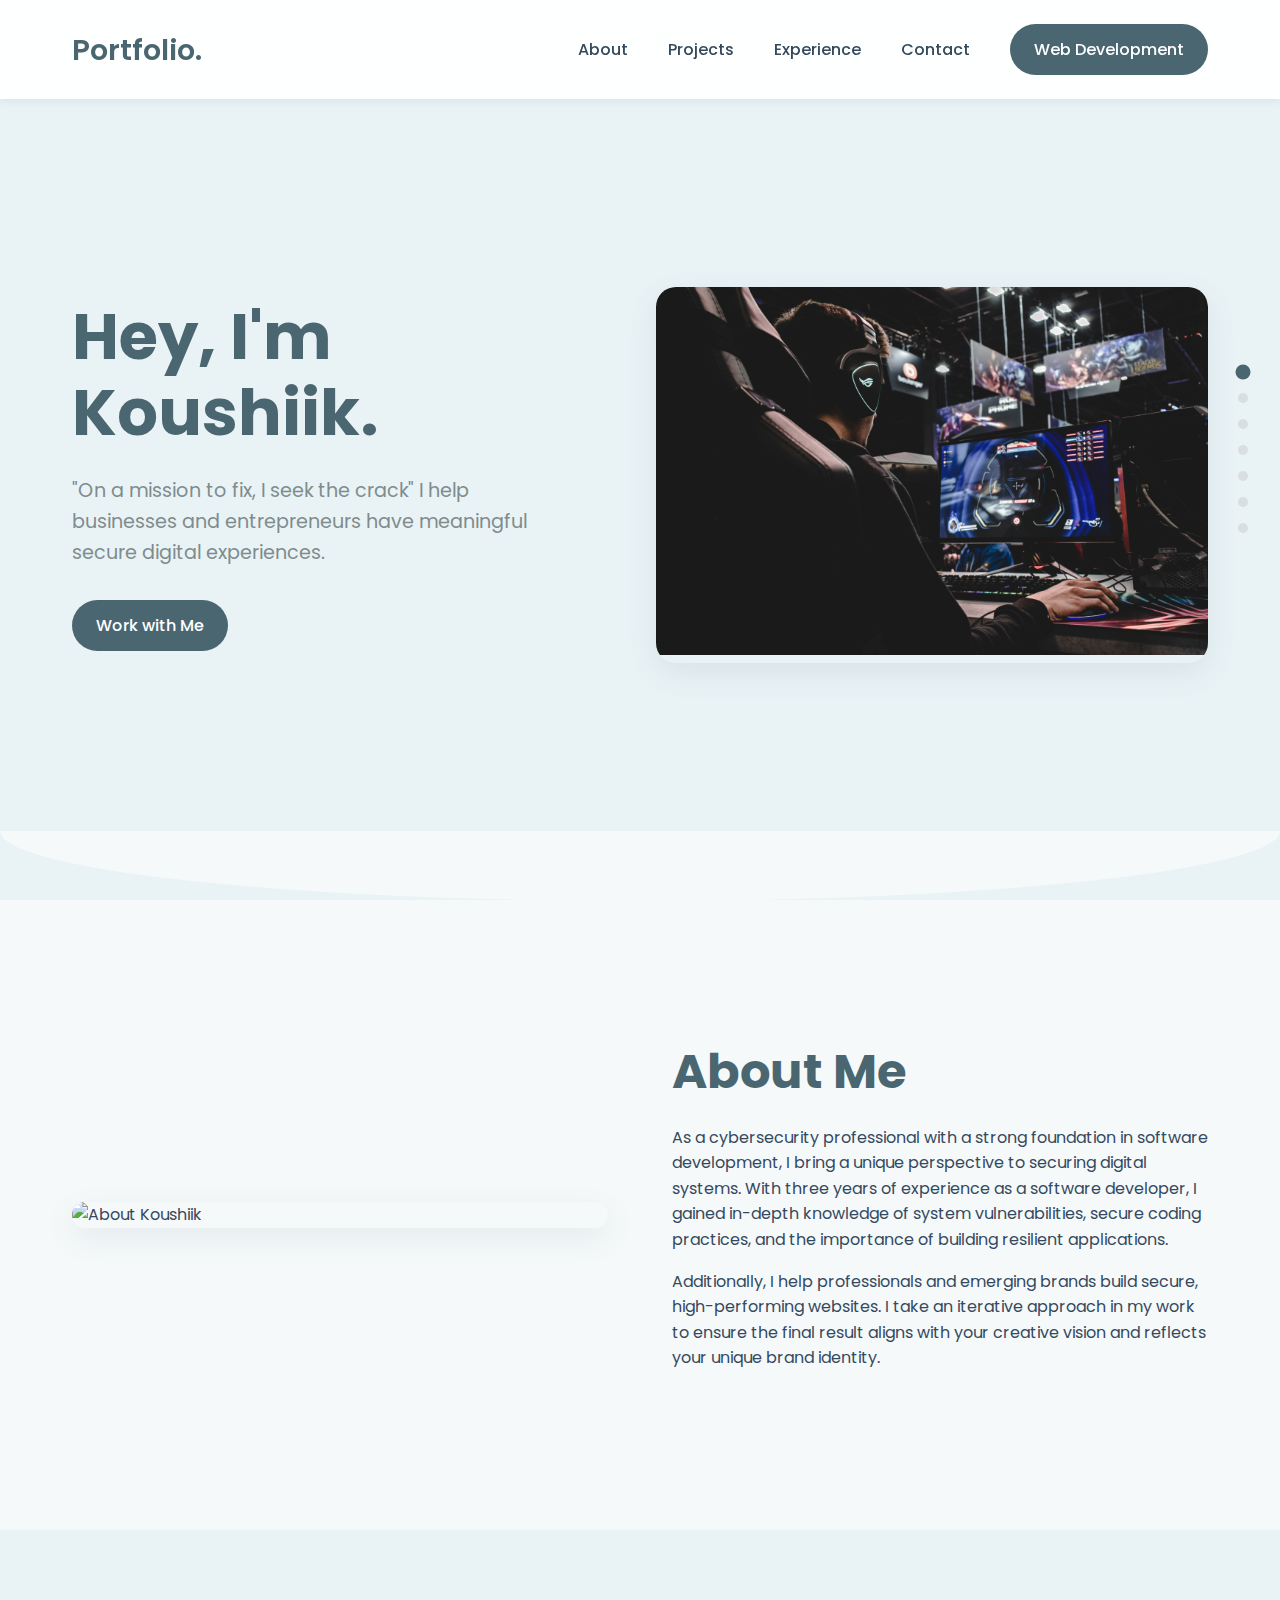
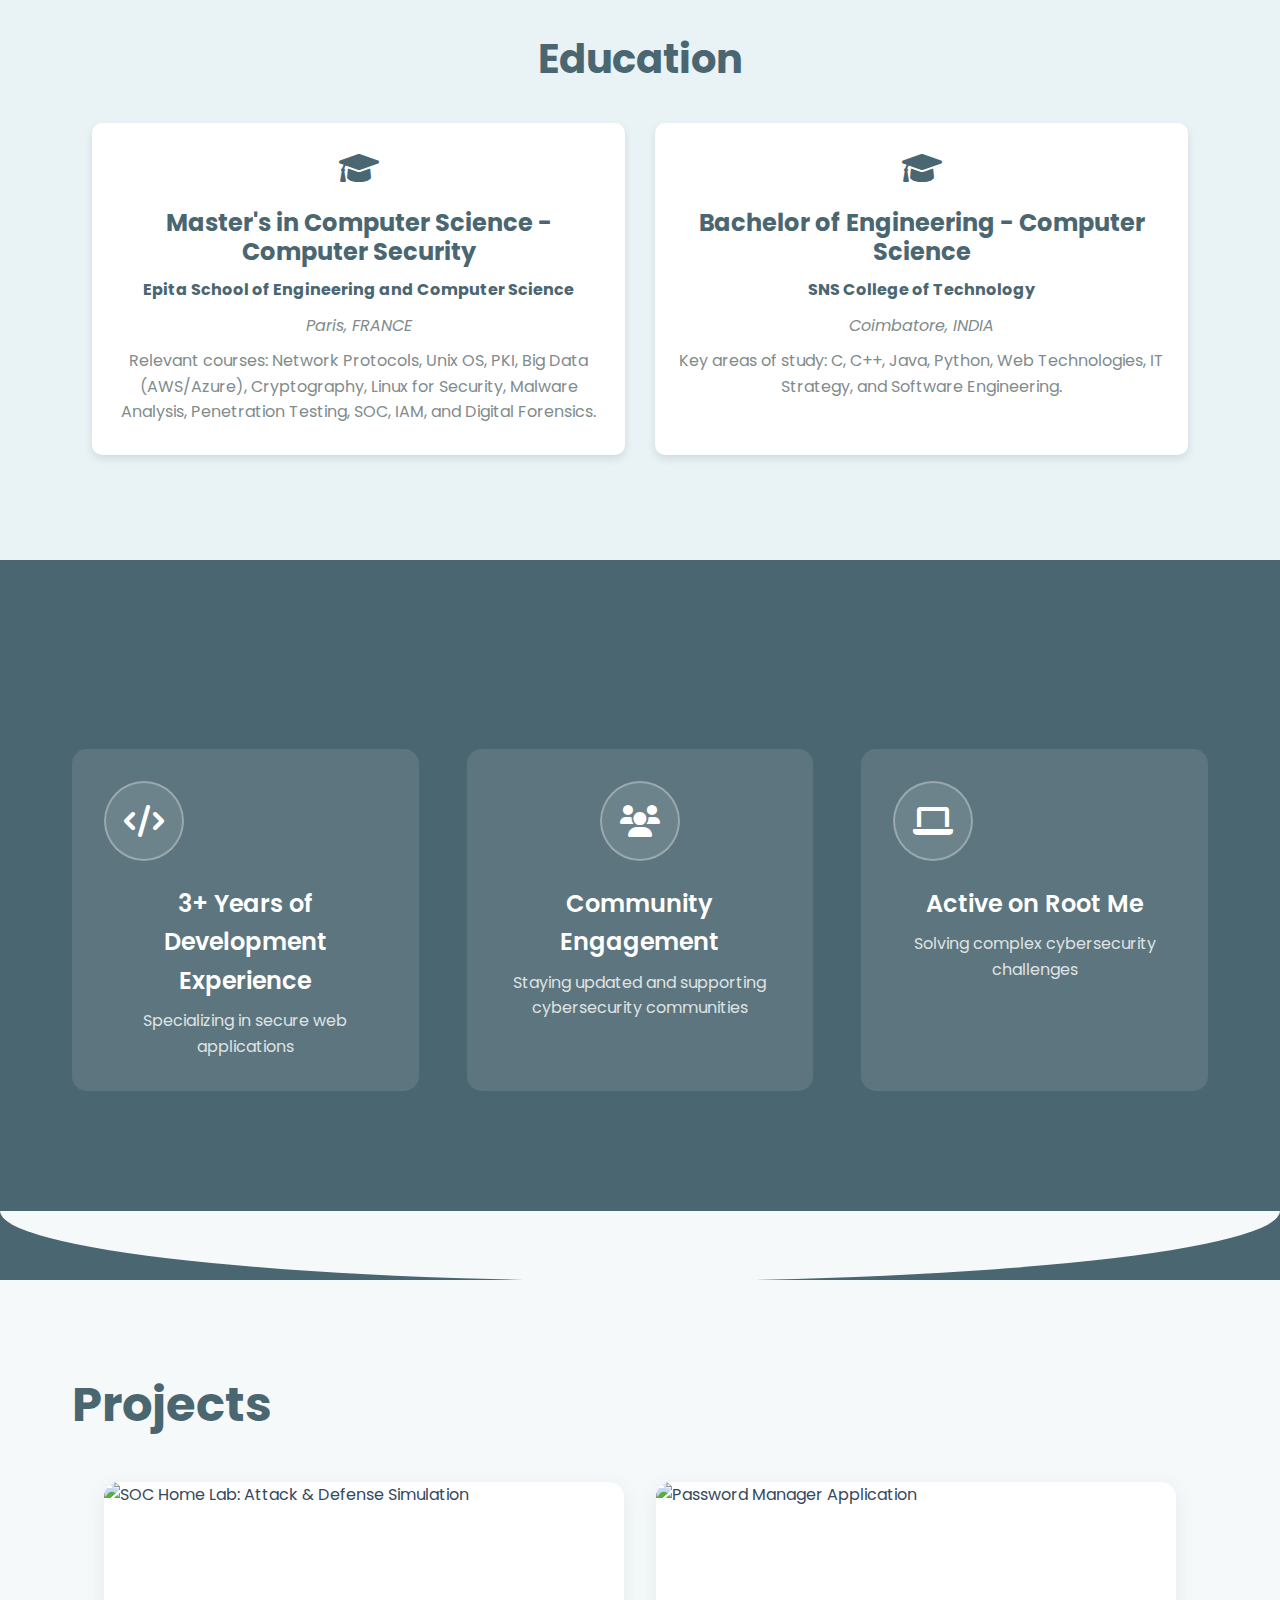
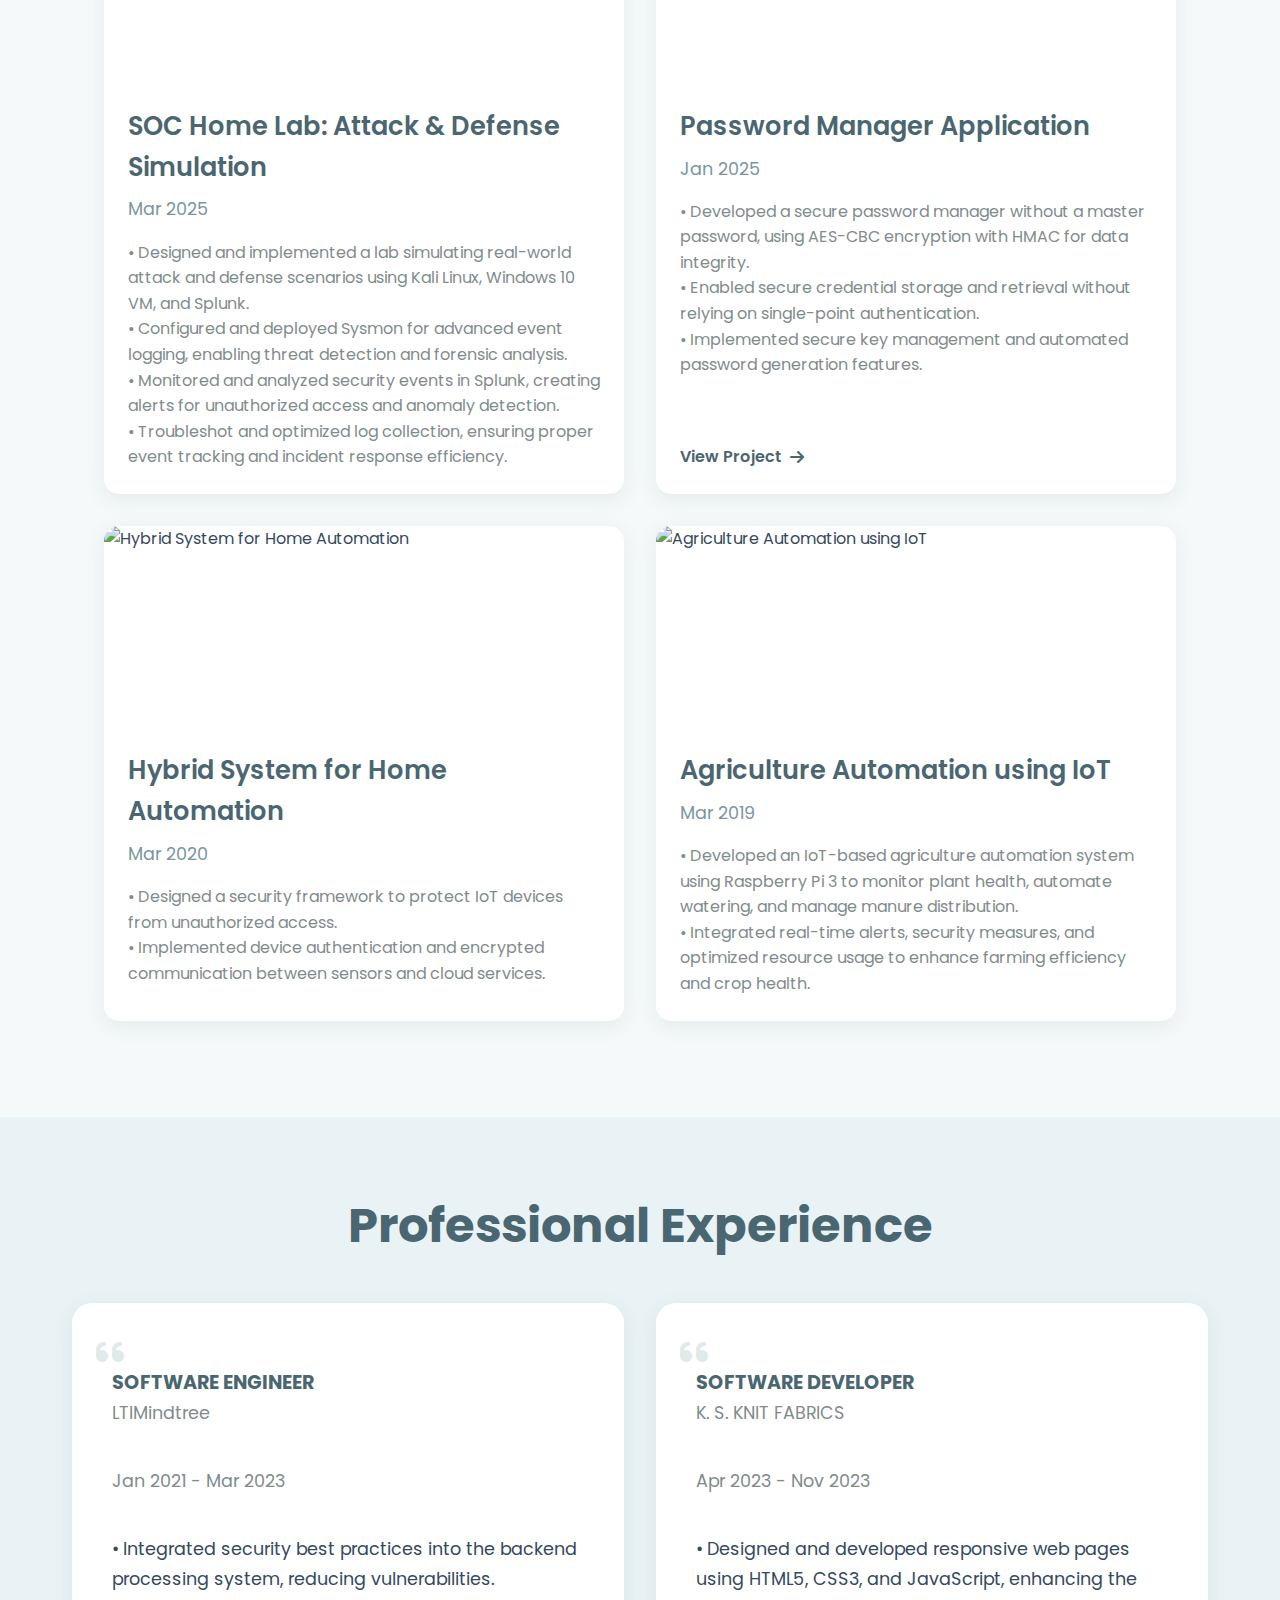
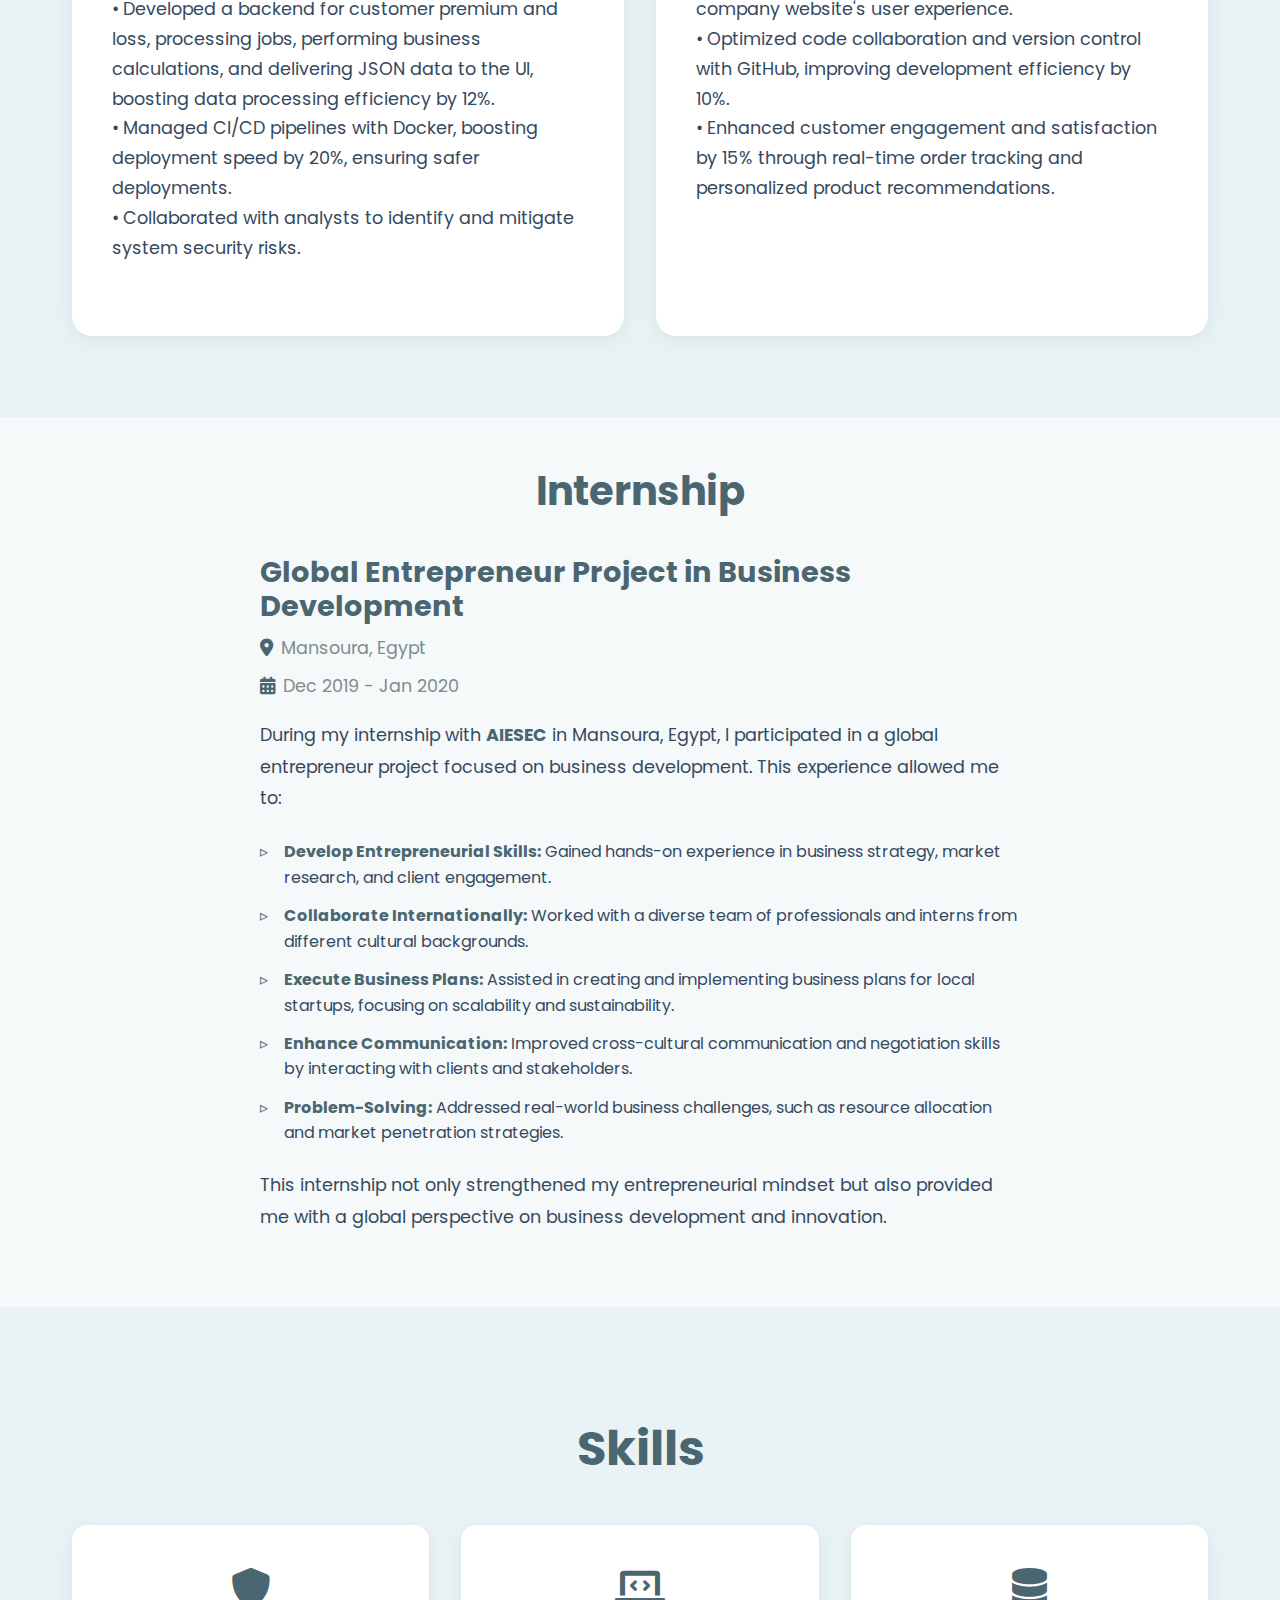
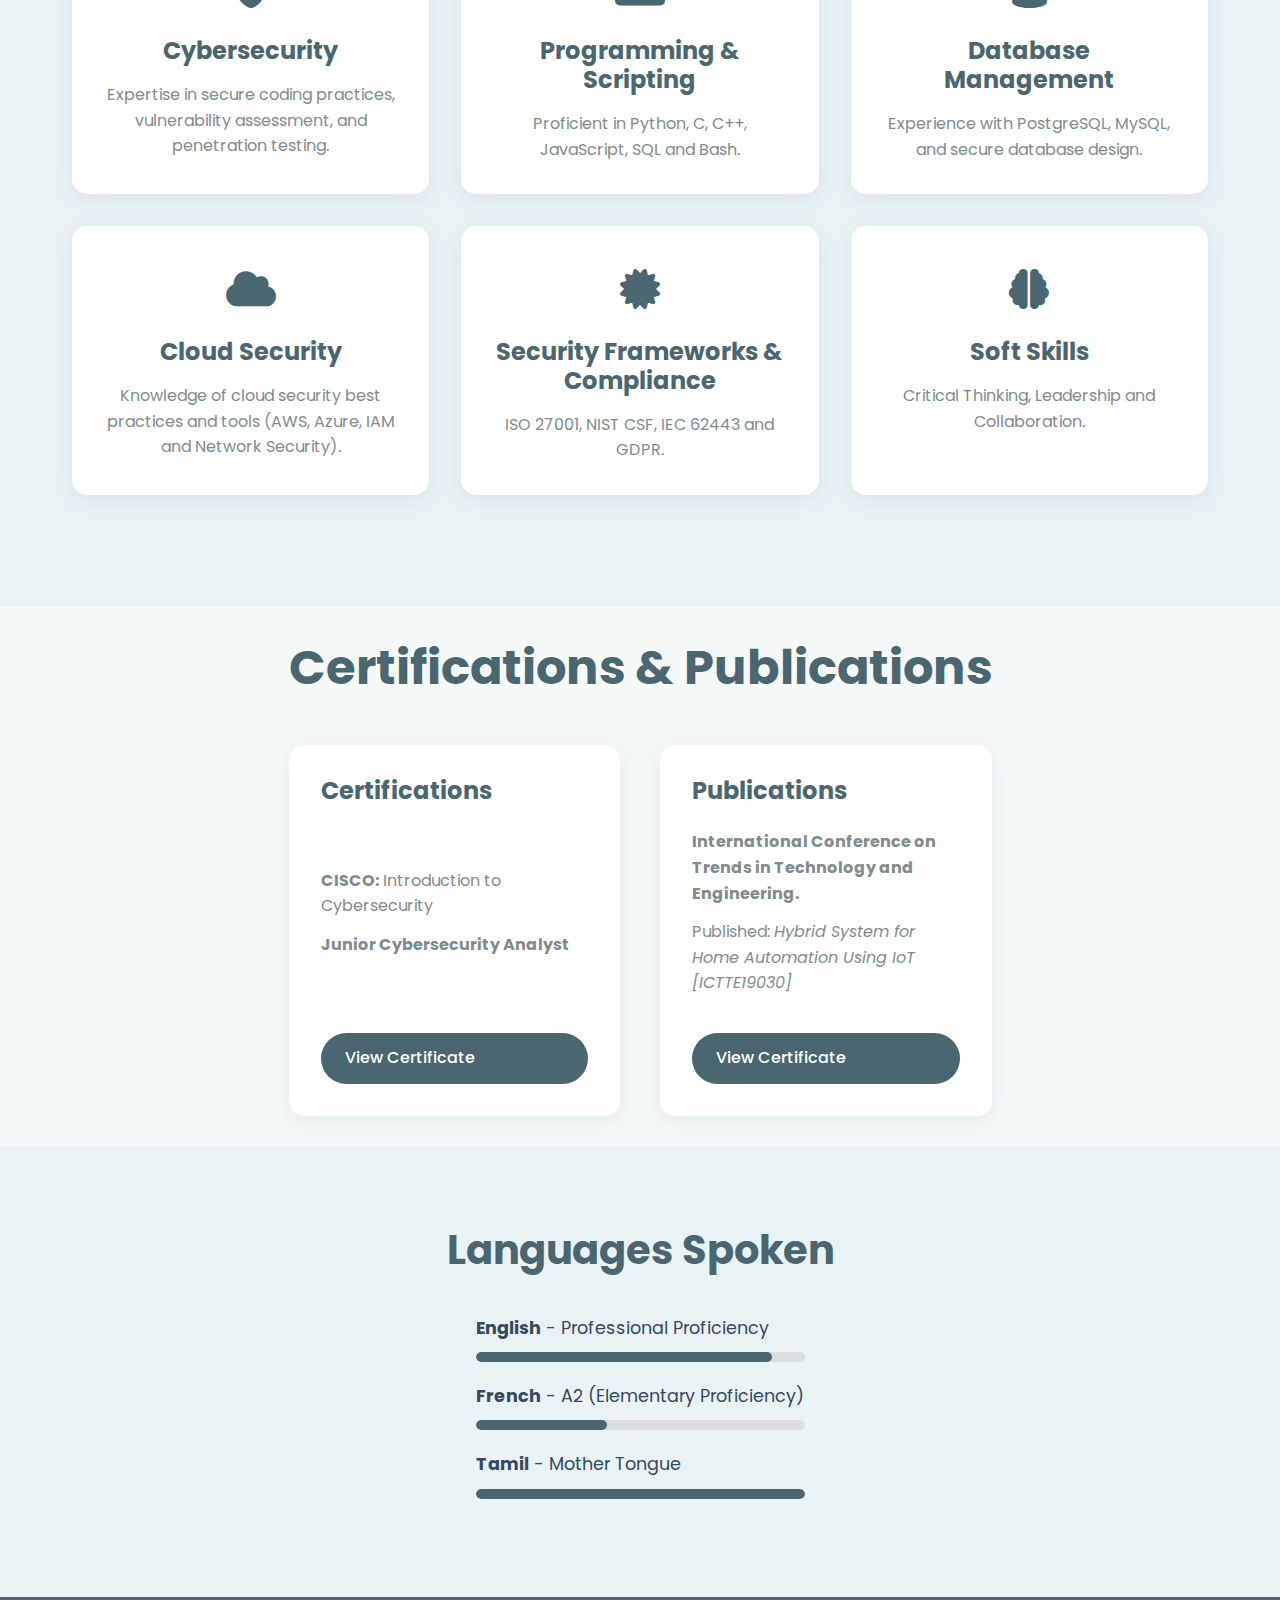
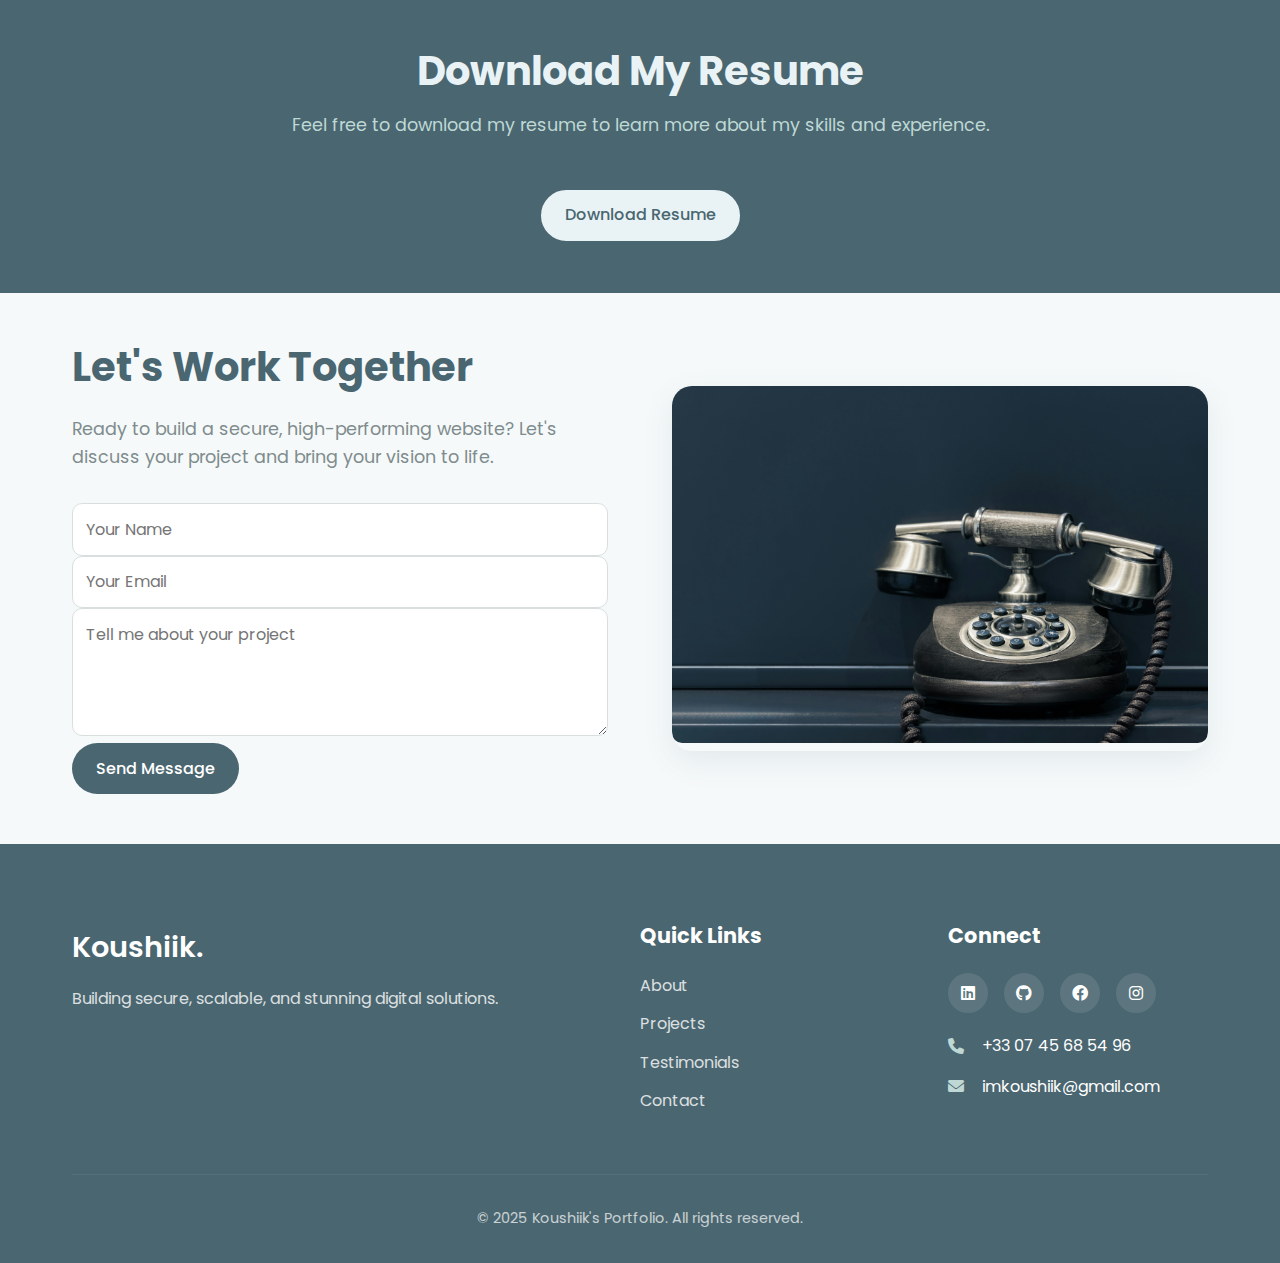
==== commit 6319b3b5: "Adding Project" ====
--- a/index.html
+++ b/index.html
@@ -129,6 +129,19 @@
             <div class="projects-grid">
                 <div class="project-card">
                     <div class="project-img">
+                        <img src="https://placehold.co/600x400/e9f3f6/4a6670?text=SOC+Homelab" alt="SOC Home Lab: Attack & Defense Simulation">
+                    </div>
+                    <div class="project-title">SOC Home Lab: Attack & Defense Simulation</div>
+                    <div class="project-subtitle">Mar 2025</div>
+                    <div class="project-desc">
+                        • Designed and implemented a lab simulating real-world attack and defense scenarios using Kali Linux, Windows 10 VM, and Splunk.<br>
+                        • Configured and deployed Sysmon for advanced event logging, enabling threat detection and forensic analysis.<br>
+                        • Monitored and analyzed security events in Splunk, creating alerts for unauthorized access and anomaly detection.<br>
+                        • Troubleshot and optimized log collection, ensuring proper event tracking and incident response efficiency.
+                    </div>
+                </div>
+                <div class="project-card">
+                    <div class="project-img">
                         <img src="https://placehold.co/600x400/e9f3f6/4a6670?text=CYBERDOG" alt="Password Manager Application">
                     </div>
                     <div class="project-title">Password Manager Application</div>
--- a/styles.css
+++ b/styles.css
@@ -488,8 +488,11 @@
 
 .projects-grid {
     display: grid;
-    grid-template-columns: repeat(3, 1fr);
+    grid-template-columns: repeat(2, 1fr); /* Changed to 2 columns */
     gap: 2rem;
+    max-width: 1200px; /* Added to limit width and center the grid */
+    margin: 0 auto; /* Center the grid */
+    padding: 0 2rem; /* Add padding for smaller screens */
 }
 
 .project-card {
@@ -1135,6 +1138,243 @@
     text-align: center;
     font-size: 0.9rem;
     opacity: 0.7;
+}
+
+/* Footer Contact Info */
+.contact-info {
+    margin-top: 20px;
+}
+
+.contact-info p {
+    margin: 15px 0; /* Increased margin for more space */
+    display: flex;
+    align-items: center;
+    gap: 0.5rem;
+    font-size: 1rem;
+    color: white;
+}
+
+.contact-info i {
+    margin-right: 10px;
+    color: var(--accent); /* Use accent color for icons */
+}
+
+.contact-info a {
+    color: white;
+    text-decoration: none;
+    transition: color 0.3s ease;
+}
+
+.contact-info a:hover {
+    color: var(--accent); /* Use accent color on hover */
+}
+
+/* Services Section */
+.services {
+    background-color: var(--lighter);
+    padding: 6rem 0;
+}
+
+.services h1 {
+    font-size: 2.5rem;
+    color: var(--primary);
+    text-align: center;
+    margin-bottom: 3rem;
+}
+
+.services-grid {
+    display: grid;
+    grid-template-columns: repeat(auto-fit, minmax(300px, 1fr));
+    gap: 2rem;
+    padding: 0 20px;
+}
+
+.service-card {
+    background-color: white;
+    border-radius: 15px;
+    padding: 2rem;
+    text-align: center;
+    box-shadow: 0 5px 20px var(--shadow);
+    transition: transform 0.3s ease, box-shadow 0.3s ease;
+}
+
+.service-card:hover {
+    transform: translateY(-10px);
+    box-shadow: 0 15px 30px var(--shadow);
+}
+
+.service-icon {
+    font-size: 2.5rem;
+    color: var(--primary);
+    margin-bottom: 1.5rem;
+}
+
+.service-card h3 {
+    font-size: 1.5rem;
+    color: var(--primary);
+    margin-bottom: 1rem;
+}
+
+.service-card p {
+    font-size: 1rem;
+    color: var(--text-light);
+    line-height: 1.6;
+}
+
+/* Process Section */
+.process {
+    background-color: var(--light);
+    padding: 6rem 0;
+}
+
+.process h1 {
+    font-size: 2.5rem;
+    color: var(--primary);
+    text-align: center;
+    margin-bottom: 3rem;
+}
+
+.process-steps {
+    display: grid;
+    grid-template-columns: repeat(auto-fit, minmax(300px, 1fr));
+    gap: 2rem;
+    padding: 0 20px;
+}
+
+.step {
+    background-color: white;
+    border-radius: 15px;
+    padding: 2rem;
+    text-align: center;
+    box-shadow: 0 5px 20px var(--shadow);
+    transition: transform 0.3s ease, box-shadow 0.3s ease;
+}
+
+.step:hover {
+    transform: translateY(-10px);
+    box-shadow: 0 15px 30px var(--shadow);
+}
+
+.step-icon {
+    font-size: 2.5rem;
+    color: var(--primary);
+    margin-bottom: 1rem;
+}
+
+.step h3 {
+    font-size: 1.5rem;
+    color: var(--primary);
+    margin-bottom: 1rem;
+}
+
+.step p {
+    font-size: 1rem;
+    color: var(--text-light);
+    line-height: 1.6;
+}
+
+/* Features Section */
+.features {
+    background-color: var(--lighter);
+    padding: 6rem 0;
+}
+
+.features h2 {
+    font-size: 2.5rem;
+    color: var(--primary);
+    text-align: center;
+    margin-bottom: 3rem;
+}
+
+.features-grid {
+    display: grid;
+    grid-template-columns: repeat(auto-fit, minmax(300px, 1fr));
+    gap: 2rem;
+    padding: 0 20px;
+}
+
+.feature-card {
+    background-color: white;
+    border-radius: 15px;
+    padding: 2rem;
+    text-align: center;
+    box-shadow: 0 5px 20px var(--shadow);
+    transition: transform 0.3s ease, box-shadow 0.3s ease;
+}
+
+.feature-card:hover {
+    transform: translateY(-10px);
+    box-shadow: 0 15px 30px var(--shadow);
+}
+
+.feature-icon {
+    font-size: 2.5rem;
+    color: var(--primary);
+    margin-bottom: 1.5rem;
+}
+
+.feature-card h3 {
+    font-size: 1.5rem;
+    color: var(--primary);
+    margin-bottom: 1rem;
+}
+
+.feature-card p {
+    font-size: 1rem;
+    color: var(--text-light);
+    line-height: 1.6;
+}
+
+/* Development Section */
+.development {
+    background-color: var(--light);
+    padding: 6rem 0;
+}
+
+.development h2 {
+    font-size: 2.5rem;
+    color: var(--primary);
+    text-align: center;
+    margin-bottom: 3rem;
+}
+
+.development-steps {
+    display: grid;
+    grid-template-columns: repeat(auto-fit, minmax(300px, 1fr));
+    gap: 2rem;
+    padding: 0 20px;
+}
+
+.step {
+    background-color: white;
+    border-radius: 15px;
+    padding: 2rem;
+    text-align: center;
+    box-shadow: 0 5px 20px var(--shadow);
+    transition: transform 0.3s ease, box-shadow 0.3s ease;
+}
+
+.step:hover {
+    transform: translateY(-10px);
+    box-shadow: 0 15px 30px var(--shadow);
+}
+
+.step-icon {
+    font-size: 2.5rem;
+    color: var(--primary);
+    margin-bottom: 1rem;
+}
+
+.step h3 {
+    font-size: 1.5rem;
+    color: var(--primary);
+    margin-bottom: 1rem;
+}
+
+.step p {
+    font-size: 1rem;
+    color: var(--text-light);
+    line-height: 1.6;
 }
 
 /* Media Queries */
